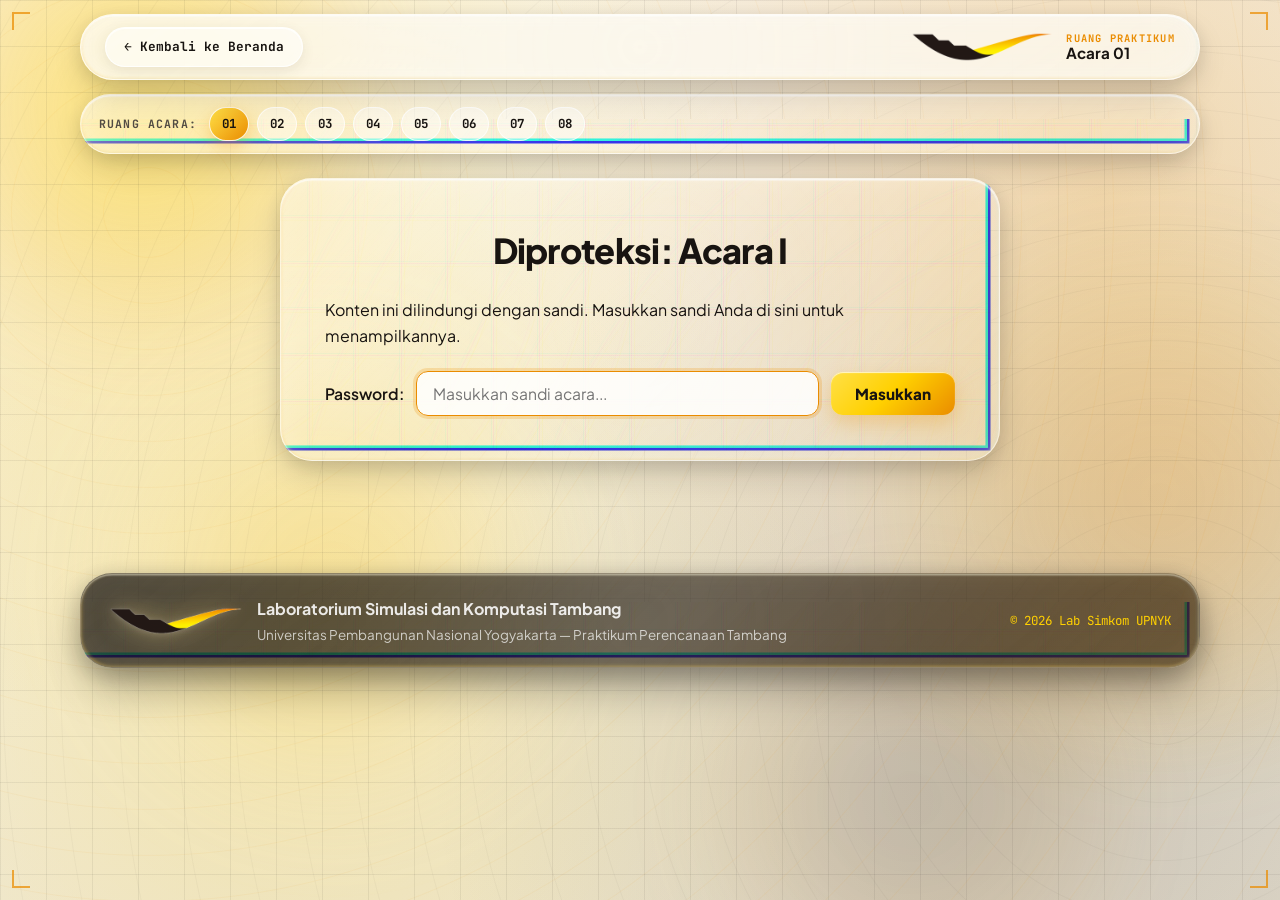
==== acara.html @ 1c3caa86 "Add files via upload" ====
<!DOCTYPE html>
<html lang="id">
<head>
  <meta charset="UTF-8" />
  <meta name="viewport" content="width=device-width, initial-scale=1.0" />
  <meta name="color-scheme" content="only light" />
  <title>Ruang Acara Praktikum — Lab Simulasi &amp; Komputasi Tambang UPN Yogyakarta</title>
  <link rel="icon" type="image/png" href="assets/favicon.png" />
  <link rel="apple-touch-icon" href="assets/favicon.png" />
  <meta
    name="description"
    content="Halaman ruang khusus acara Praktikum Perencanaan Tambang — Laboratorium Simulasi dan Komputasi Tambang, UPN Yogyakarta."
  />
  <link rel="preconnect" href="https://fonts.googleapis.com" />
  <link rel="preconnect" href="https://fonts.gstatic.com" crossorigin />
  <link
    href="https://fonts.googleapis.com/css2?family=JetBrains+Mono:wght@500;700&family=Plus+Jakarta+Sans:wght@400;500;600;700;800&display=swap"
    rel="stylesheet"
  />
  <link rel="stylesheet" href="style.css" />
</head>
<body class="page-acara-room">
  <!-- Filter Optik iOS Liquid Glass (identik dengan halaman utama) -->
  <svg class="lg-svg-defs" aria-hidden="true" width="0" height="0" focusable="false">
    <defs>
      <filter id="ios-liquid-glass" x="-10%" y="-10%" width="120%" height="120%" color-interpolation-filters="sRGB">
        <feImage
          id="lg-displacement-image"
          href=""
          x="0%"
          y="0%"
          width="100%"
          height="100%"
          preserveAspectRatio="none"
          result="dispMap"
        />
        <feDisplacementMap id="lg-disp-r" in="SourceGraphic" in2="dispMap" scale="28" xChannelSelector="R" yChannelSelector="G" result="dispR" />
        <feColorMatrix in="dispR" type="matrix" values="1 0 0 0 0  0 0 0 0 0  0 0 0 0 0  0 0 0 1 0" result="redCh" />
        <feDisplacementMap id="lg-disp-g" in="SourceGraphic" in2="dispMap" scale="24" xChannelSelector="R" yChannelSelector="G" result="dispG" />
        <feColorMatrix in="dispG" type="matrix" values="0 0 0 0 0  0 1 0 0 0  0 0 0 0 0  0 0 0 1 0" result="greenCh" />
        <feDisplacementMap id="lg-disp-b" in="SourceGraphic" in2="dispMap" scale="20" xChannelSelector="R" yChannelSelector="G" result="dispB" />
        <feColorMatrix in="dispB" type="matrix" values="0 0 0 0 0  0 0 0 0 0  0 0 1 0 0  0 0 0 1 0" result="blueCh" />
        <feBlend in="redCh" in2="greenCh" mode="screen" result="rg" />
        <feBlend in="rg" in2="blueCh" mode="screen" result="rgbRefracted" />
        <feColorMatrix id="lg-saturate" in="rgbRefracted" type="saturate" values="1.05" />
      </filter>
    </defs>
  </svg>

  <!-- Latar atmosfer cair -->
  <div class="ambient-backdrop" aria-hidden="true">
    <div class="ambient-orb orb-1"></div>
    <div class="ambient-orb orb-2"></div>
    <div class="ambient-orb orb-3"></div>
    <div class="ambient-orb orb-4"></div>
    <div class="ambient-topo"></div>
  </div>

  <!-- Tanda sudut teknis -->
  <div class="corner-mark tl" aria-hidden="true"></div>
  <div class="corner-mark tr" aria-hidden="true"></div>
  <div class="corner-mark bl" aria-hidden="true"></div>
  <div class="corner-mark br" aria-hidden="true"></div>

  <!-- =========================================================
       HEADER RUANG ACARA
       ========================================================= -->
  <header class="site-header">
    <div class="container">
      <div class="header-inner lg-panel lg-nav-shell">
        <a href="index.html?from=acara#acara-showcase" class="room-back-btn">
          &larr; Kembali ke Beranda
        </a>

        <a href="index.html?from=acara" class="brand room-brand-mini">
          <img src="assets/logo-swoosh.png" alt="Logo Lab" class="brand-logo" />
          <div class="brand-text">
            <span class="brand-label">RUANG PRAKTIKUM</span>
            <strong class="brand-name" id="room-header-title">Acara 01</strong>
          </div>
        </a>
      </div>
    </div>
  </header>

  <main id="room-main" class="room-main">
    <div class="container">
      <!-- Bar pintasan pindah ruang acara (01 - 08) -->
      <nav id="room-switcher" class="room-switcher lg-panel" aria-label="Pindah Ruang Acara"></nav>

      <!-- Gerbang Sandi Acara (tampil sebelum konten acara dibuka) -->
      <section id="room-gate" class="room-gate lg-panel" aria-labelledby="room-gate-title">
        <div class="room-gate-inner">
          <h1 id="room-gate-title" class="room-gate-title">Diproteksi: Acara I</h1>
          <p class="room-gate-desc">
            Konten ini dilindungi dengan sandi. Masukkan sandi Anda di sini untuk menampilkannya.
          </p>
          <form id="room-gate-form" class="room-gate-form" novalidate>
            <label for="room-password-input" class="room-gate-label">Password:</label>
            <input
              id="room-password-input"
              class="room-gate-input"
              type="password"
              placeholder="Masukkan sandi acara..."
              autocomplete="off"
              required
            />
            <button type="submit" class="room-gate-submit">Masukkan</button>
          </form>
          <p id="room-gate-error" class="room-gate-error" role="alert" hidden></p>
        </div>
      </section>

      <!-- Konten Ruang Acara (baru ditampilkan setelah sandi benar) -->
      <div id="room-protected-content" hidden>
        <!-- Hero Ruang Acara -->
        <section id="room-hero" class="room-hero lg-panel lg-dark reveal"></section>

        <!-- Berkas & Tautan Acara (Google Drive / Dataset / Tugas) -->
        <section class="room-section">
          <div class="section-header reveal">
            <div>
              <h2 class="section-title">PPT Materi, Data &amp; Jadwal Praktikum</h2>
            </div>
            <span class="section-badge lg-pill" id="room-code-badge">ACARA 01</span>
          </div>
          <div id="room-resources" class="room-resources-grid"></div>
        </section>

        <!-- Tujuan & Langkah Pengerjaan -->
        <section class="room-section">
          <div class="room-two-col">
            <div class="room-info-card lg-panel reveal">
              <h3>Tujuan Praktikum</h3>
              <ul id="room-tujuan" class="room-list"></ul>
            </div>

            <div class="room-info-card lg-panel reveal">
              <h3>Langkah Pengerjaan</h3>
              <ol id="room-langkah" class="room-steps"></ol>
            </div>
          </div>
        </section>

        <!-- Catatan Asisten -->
        <section class="room-section">
          <div class="room-note lg-panel reveal">
            <span class="room-note-badge">CATATAN ASISTEN</span>
            <p id="room-catatan"></p>
          </div>
        </section>

        <!-- Navigasi Antar Ruang Acara -->
        <nav id="room-footer-nav" class="room-footer-nav reveal" aria-label="Navigasi Acara Sebelumnya dan Berikutnya"></nav>
      </div>
    </div>
  </main>

  <footer class="site-footer">
    <div class="container">
      <div class="footer-inner lg-panel lg-dark">
        <div class="footer-brand">
          <img src="assets/logo-swoosh.png" alt="Logo Lab" class="footer-logo" />
          <div>
            <strong>Laboratorium Simulasi dan Komputasi Tambang</strong>
            <p>Universitas Pembangunan Nasional Yogyakarta &mdash; Praktikum Perencanaan Tambang</p>
          </div>
        </div>
        <span class="footer-note">&copy; <span id="year-now"></span> Lab Simkom UPNYK</span>
      </div>
    </div>
  </footer>

  <script src="data.js"></script>
  <script src="script.js"></script>
</body>
</html>
---- style.css ----
/* =========================================================================
   TEMA iOS LIQUID GLASS — LAB SIMULASI & KOMPUTASI TAMBANG UPN YOGYAKARTA
   Parameter optik disesuaikan persis dari playground liquid-glass.ybouane.com:
   Blur: 0 | Refraction: 0.88 | Chrom. Aberration: 0.055 | Edge Highlight: 0.53
   Specular: 0.16 | Fresnel: 2 | Distortion: 0.13 | Corner Radius: 32px
   Z-Radius: 30 | Opacity: 1 | Saturation: +0.05 | Shadow: 0.3 / 10px
   ========================================================================= */
:root {
  color-scheme: only light;
  --bg: #f4f1ea;
  --charcoal: #181411;
  --charcoal-soft: #2a231c;
  --text: #171310;
  --text-muted: #524b43;
  --gold: #f5b800;
  --gold-bright: #ffd000;
  --amber: #ea8c00;

  /* Variabel Parameter Liquid Glass */
  --lg-blur: 0px;
  --lg-radius: 32px;
  --lg-edge-highlight: 0.53;
  --lg-specular: 0.16;
  --lg-shadow-opacity: 0.3;
  --lg-shadow-spread: 10px;
  --lg-saturate: 1.05;

  --border: rgba(255, 255, 255, 0.55);
  --border-dark: rgba(26, 22, 19, 0.14);
  --font-sans: "Plus Jakarta Sans", -apple-system, BlinkMacSystemFont, "Segoe UI", sans-serif;
  --font-mono: "JetBrains Mono", Consolas, monospace;
}

*,
*::before,
*::after {
  box-sizing: border-box;
}

html {
  scroll-behavior: smooth;
}

body {
  margin: 0;
  font-family: var(--font-sans);
  color: var(--text);
  background-color: var(--bg);
  line-height: 1.6;
  overflow-x: hidden;
  position: relative;
}

.lg-svg-defs {
  position: fixed;
  width: 0;
  height: 0;
  pointer-events: none;
}

/* =========================================================================
   LATAR ATMOSFER & BLUEPRINT (Membuat pembiasan Liquid Glass terlihat nyata)
   ========================================================================= */
.ambient-backdrop {
  position: fixed;
  inset: 0;
  z-index: -2;
  overflow: hidden;
  pointer-events: none;
  background:
    radial-gradient(circle at 12% 14%, rgba(255, 214, 70, 0.34) 0%, transparent 44%),
    radial-gradient(circle at 86% 22%, rgba(234, 140, 0, 0.24) 0%, transparent 46%),
    radial-gradient(circle at 22% 76%, rgba(255, 208, 0, 0.22) 0%, transparent 48%),
    radial-gradient(circle at 82% 84%, rgba(44, 38, 33, 0.16) 0%, transparent 48%),
    linear-gradient(160deg, #faf7f0 0%, #f1ece0 52%, #e9e2d2 100%);
}

/* Grid teknik 46x46px di belakang kaca agar tepian lensa membelokkan garis grid */
.ambient-backdrop::after {
  content: "";
  position: absolute;
  inset: 0;
  background-image:
    linear-gradient(to right, rgba(26, 22, 19, 0.065) 1px, transparent 1px),
    linear-gradient(to bottom, rgba(26, 22, 19, 0.065) 1px, transparent 1px);
  background-size: 46px 46px;
}

.ambient-topo {
  position: absolute;
  inset: -10%;
  opacity: 0.42;
  background-image:
    repeating-radial-gradient(
      circle at 18% 28%,
      transparent 0,
      transparent 44px,
      rgba(234, 140, 0, 0.13) 45px,
      transparent 46px
    ),
    repeating-radial-gradient(
      circle at 84% 72%,
      transparent 0,
      transparent 56px,
      rgba(26, 22, 19, 0.08) 57px,
      transparent 58px
    );
}

.ambient-orb {
  position: absolute;
  border-radius: 999px;
  filter: blur(55px);
  opacity: 0.65;
  animation: orb-float 16s ease-in-out infinite alternate;
}

.orb-1 {
  width: 440px;
  height: 440px;
  top: -110px;
  left: -80px;
  background: radial-gradient(circle, rgba(255, 214, 0, 0.55), rgba(234, 140, 0, 0.14) 70%);
}

.orb-2 {
  width: 520px;
  height: 520px;
  top: 26%;
  right: -140px;
  background: radial-gradient(circle, rgba(234, 140, 0, 0.36), rgba(255, 208, 0, 0.08) 70%);
  animation-delay: -5s;
}

.orb-3 {
  width: 460px;
  height: 460px;
  bottom: 10%;
  left: 8%;
  background: radial-gradient(circle, rgba(255, 200, 30, 0.36), rgba(255, 255, 255, 0.15) 70%);
  animation-delay: -9s;
}

.orb-4 {
  width: 380px;
  height: 380px;
  bottom: -90px;
  right: 14%;
  background: radial-gradient(circle, rgba(35, 28, 22, 0.24), rgba(234, 140, 0, 0.16) 70%);
  animation-delay: -12s;
}

@keyframes orb-float {
  0% { transform: translate3d(0, 0, 0) scale(1); }
  100% { transform: translate3d(26px, -22px, 0) scale(1.06); }
}

/* =========================================================================
   KOMPONEN INTI iOS LIQUID GLASS (.lg-panel)
   Cahaya kursor terpencar halus pada permukaan & tepi kaca yang dilewati
   ========================================================================= */
.lg-panel {
  --mx: 50%;
  --my: 50%;
  --lg-light: 0;
  position: relative;
  border-radius: var(--lg-radius);
  background: linear-gradient(
    135deg,
    rgba(255, 255, 255, 0.42) 0%,
    rgba(255, 255, 255, 0.14) 48%,
    rgba(255, 248, 228, 0.26) 100%
  );
  /* Pembiasan optik nyata (SVG displacement + RGB chromatic aberration, Blur Amount: 0) */
  backdrop-filter: url(#ios-liquid-glass) saturate(var(--lg-saturate));
  -webkit-backdrop-filter: blur(var(--lg-blur)) saturate(var(--lg-saturate));
  border: 1px solid rgba(255, 255, 255, 0.56);
  /* Fresnel (2) + Edge Highlight (0.53) + Shadow (0.3 / spread 10px) */
  box-shadow:
    0 14px 34px -6px rgba(20, 16, 12, 0.20),
    0 4px 18px 2px rgba(20, 16, 12, 0.08),
    inset 0 1.5px 1.5px rgba(255, 255, 255, 0.85),
    inset 0 -1.5px 3px rgba(255, 222, 130, 0.26),
    inset 1.5px 0 3px rgba(255, 206, 118, 0.20),
    inset -1.5px 0 3px rgba(165, 222, 255, 0.20),
    inset 0 0 22px rgba(255, 255, 255, 0.22);
  isolation: isolate;
}

/* Lapisan 1: Sorotan cahaya natural & halus pada tepi (rim) kaca yang mengikuti kursor */
.lg-panel::before {
  content: "";
  position: absolute;
  inset: 0;
  border-radius: inherit;
  padding: 1.5px;
  pointer-events: none;
  z-index: 3;
  background: radial-gradient(
    360px circle at var(--mx) var(--my),
    rgba(255, 255, 255, 0.58) 0%,
    rgba(255, 248, 226, 0.30) 28%,
    rgba(255, 255, 255, 0.10) 58%,
    transparent 85%
  );
  -webkit-mask:
    linear-gradient(#fff 0 0) content-box,
    linear-gradient(#fff 0 0);
  -webkit-mask-composite: xor;
  mask:
    linear-gradient(#fff 0 0) content-box,
    linear-gradient(#fff 0 0);
  mask-composite: exclude;
  opacity: var(--lg-light);
  transition: opacity 0.35s ease;
}

/* Lapisan 2: Pencaran cahaya lembut dengan radius lebar di dalam permukaan kaca */
.lg-panel::after {
  content: "";
  position: absolute;
  inset: 0;
  border-radius: inherit;
  pointer-events: none;
  z-index: 1;
  background:
    radial-gradient(
      360px circle at var(--mx) var(--my),
      rgba(255, 255, 255, 0.20) 0%,
      rgba(255, 250, 236, 0.10) 35%,
      rgba(255, 246, 220, 0.04) 62%,
      transparent 84%
    ),
    linear-gradient(
      145deg,
      rgba(255, 255, 255, 0.18) 0%,
      transparent 36%,
      transparent 74%,
      rgba(255, 242, 200, 0.10) 100%
    );
  opacity: calc(0.28 + var(--lg-light) * 0.72);
  transition: opacity 0.35s ease;
}

.lg-panel > * {
  position: relative;
  z-index: 2;
}

/* Varian Liquid Glass Gelap (Hero, Splash, Study Case, Footer) */
.lg-panel.lg-dark {
  background: linear-gradient(
    135deg,
    rgba(24, 20, 17, 0.78) 0%,
    rgba(38, 30, 22, 0.66) 52%,
    rgba(62, 43, 18, 0.74) 100%
  );
  border: 1px solid rgba(255, 242, 206, 0.30);
  box-shadow:
    0 22px 46px -8px rgba(14, 11, 8, 0.38),
    0 6px 20px 4px rgba(14, 11, 8, 0.16),
    inset 0 1.5px 1.5px rgba(255, 248, 226, 0.44),
    inset 0 -2px 3px rgba(255, 204, 82, 0.22),
    inset 2px 0 3px rgba(255, 214, 96, 0.14),
    inset -2px 0 3px rgba(148, 214, 255, 0.16),
    inset 0 0 26px rgba(255, 232, 165, 0.08);
}

.lg-panel.lg-dark::before {
  background: radial-gradient(
    380px circle at var(--mx) var(--my),
    rgba(255, 255, 255, 0.55) 0%,
    rgba(255, 234, 170, 0.28) 30%,
    rgba(255, 255, 255, 0.08) 60%,
    transparent 86%
  );
}

.lg-panel.lg-dark::after {
  background:
    radial-gradient(
      380px circle at var(--mx) var(--my),
      rgba(255, 255, 255, 0.13) 0%,
      rgba(255, 236, 178, 0.06) 38%,
      rgba(255, 236, 178, 0.02) 66%,
      transparent 86%
    ),
    linear-gradient(
      145deg,
      rgba(255, 255, 255, 0.10) 0%,
      transparent 38%,
      transparent 74%,
      rgba(255, 214, 96, 0.08) 100%
    );
}

/* Pil kaca kecil (badge, tombol kaca) */
.lg-pill {
  backdrop-filter: url(#ios-liquid-glass) saturate(1.08);
  -webkit-backdrop-filter: blur(2px) saturate(1.1);
  box-shadow:
    0 6px 18px rgba(20, 16, 12, 0.14),
    inset 0 1px 1px rgba(255, 255, 255, 0.65),
    inset 0 -1px 1px rgba(255, 208, 0, 0.22);
}

.container {
  width: min(1120px, 92%);
  margin-inline: auto;
}

/* Tanda sudut (registration marks) */
.corner-mark {
  position: fixed;
  width: 18px;
  height: 18px;
  border-color: var(--amber);
  border-style: solid;
  pointer-events: none;
  z-index: 40;
  opacity: 0.72;
}
.corner-mark.tl { top: 12px; left: 12px; border-width: 2px 0 0 2px; }
.corner-mark.tr { top: 12px; right: 12px; border-width: 2px 2px 0 0; }
.corner-mark.bl { bottom: 12px; left: 12px; border-width: 0 0 2px 2px; }
.corner-mark.br { bottom: 12px; right: 12px; border-width: 0 2px 2px 0; }

/* =========================================================================
   SPLASH SCREEN
   ========================================================================= */
.splash-overlay {
  position: fixed;
  inset: 0;
  background: radial-gradient(circle at 50% 35%, rgba(44, 34, 22, 0.88), rgba(16, 13, 10, 0.94));
  backdrop-filter: blur(12px);
  -webkit-backdrop-filter: blur(12px);
  color: #ffffff;
  display: grid;
  place-items: center;
  z-index: 1000;
  padding: 24px;
  transition: opacity 0.45s ease, visibility 0.45s ease;
}

.splash-overlay.is-hidden {
  opacity: 0;
  visibility: hidden;
  pointer-events: none;
}

.splash-content {
  text-align: center;
  max-width: 560px;
  padding: clamp(30px, 5vw, 48px);
}

.splash-logo {
  width: min(260px, 68vw);
  height: auto;
  margin-bottom: 20px;
  filter:
    drop-shadow(0 0 18px rgba(255, 224, 120, 0.36))
    drop-shadow(0 1px 5px rgba(255, 255, 255, 0.24));
}

.splash-kicker {
  font-family: var(--font-mono);
  font-size: 0.75rem;
  letter-spacing: 0.14em;
  color: var(--gold-bright);
  margin: 0 0 8px;
}

.splash-title {
  font-size: clamp(1.4rem, 4vw, 2.1rem);
  font-weight: 800;
  margin: 0 0 6px;
  letter-spacing: -0.02em;
}

.splash-subtitle {
  color: rgba(255, 255, 255, 0.78);
  margin: 0 0 24px;
  font-size: 0.95rem;
}

.splash-skip {
  background: rgba(255, 208, 0, 0.14);
  color: var(--gold-bright);
  border: 1px solid rgba(255, 208, 0, 0.5);
  padding: 9px 22px;
  border-radius: 999px;
  font-family: var(--font-mono);
  font-size: 0.8rem;
  cursor: pointer;
  transition: background 0.25s ease, color 0.25s ease, transform 0.25s ease;
}

.splash-skip:hover {
  background: var(--gold-bright);
  color: var(--charcoal);
  transform: scale(1.04);
}

/* Mode transisi cepat saat kembali dari halaman acara ke beranda (hanya logo lab 0,2 detik) */
.splash-overlay.is-quick-return {
  transition: opacity 0.16s ease, visibility 0.16s ease;
}

.splash-overlay.is-quick-return .splash-content {
  background: transparent;
  border: none;
  box-shadow: none;
  backdrop-filter: none;
  -webkit-backdrop-filter: none;
  padding: 0;
}

.splash-overlay.is-quick-return .splash-content::before,
.splash-overlay.is-quick-return .splash-content::after,
.splash-overlay.is-quick-return .splash-kicker,
.splash-overlay.is-quick-return .splash-title,
.splash-overlay.is-quick-return .splash-subtitle,
.splash-overlay.is-quick-return .splash-skip {
  display: none;
}

.splash-overlay.is-quick-return .splash-logo {
  margin-bottom: 0;
}

/* =========================================================================
   HEADER (FLOATING iOS LIQUID GLASS BAR)
   ========================================================================= */
.site-header {
  position: sticky;
  top: 14px;
  z-index: 60;
  padding: 0;
  pointer-events: none;
}

.header-inner {
  pointer-events: auto;
  display: flex;
  align-items: center;
  justify-content: space-between;
  gap: 16px;
  padding: 12px 24px;
  border-radius: 999px;
  background: rgba(252, 249, 242, 0.80);
  backdrop-filter: blur(18px) saturate(1.25);
  -webkit-backdrop-filter: blur(18px) saturate(1.25);
}

.brand {
  display: flex;
  align-items: center;
  gap: 12px;
  text-decoration: none;
  color: inherit;
}

.brand-logo {
  height: 30px;
  width: auto;
  object-fit: contain;
}

.brand-text {
  display: flex;
  flex-direction: column;
  line-height: 1.2;
}

.brand-label {
  font-family: var(--font-mono);
  font-size: 0.65rem;
  letter-spacing: 0.12em;
  color: var(--amber);
  font-weight: 700;
}

.brand-name {
  font-size: 0.95rem;
  font-weight: 700;
  color: var(--charcoal);
}

.header-nav {
  display: flex;
  gap: 8px;
}

.header-nav a {
  --mx: 50%;
  --my: 50%;
  --lg-light: 0;
  position: relative;
  text-decoration: none;
  color: var(--text);
  font-size: 0.86rem;
  font-weight: 600;
  padding: 8px 16px;
  border-radius: 999px;
  overflow: hidden;
  border: 1px solid transparent;
  transition: background 0.25s ease, color 0.25s ease, border-color 0.25s ease, box-shadow 0.25s ease, transform 0.25s ease;
}

.header-nav a::before {
  content: "";
  position: absolute;
  inset: 0;
  border-radius: inherit;
  pointer-events: none;
  background: radial-gradient(
    150px circle at var(--mx) var(--my),
    rgba(255, 255, 255, 0.38) 0%,
    rgba(255, 255, 255, 0.14) 48%,
    transparent 84%
  );
  opacity: 0;
  transition: opacity 0.28s ease;
}

.header-nav a:hover {
  background: linear-gradient(135deg, rgba(255, 255, 255, 0.62), rgba(255, 255, 255, 0.26));
  border-color: rgba(255, 255, 255, 0.88);
  color: var(--charcoal);
  box-shadow:
    inset 0 1.5px 1.5px rgba(255, 255, 255, 0.96),
    inset 0 -1px 2px rgba(255, 214, 96, 0.28),
    0 6px 18px rgba(20, 16, 12, 0.10);
}

.header-nav a:hover::before {
  opacity: 1;
}

/* =========================================================================
   HERO BANNER & MARQUEE
   ========================================================================= */
.hero-section {
  padding-top: 34px;
}

.hero-banner {
  color: #ffffff;
  padding: clamp(28px, 5vw, 52px);
  display: grid;
  grid-template-columns: 1.25fr 0.75fr;
  align-items: center;
  gap: 28px;
  overflow: hidden;
}

.hero-pill {
  display: inline-block;
  font-family: var(--font-mono);
  font-size: 0.72rem;
  letter-spacing: 0.1em;
  padding: 6px 14px;
  border-radius: 999px;
  background: rgba(255, 208, 0, 0.16);
  color: var(--gold-bright);
  border: 1px solid rgba(255, 208, 0, 0.42);
  box-shadow: inset 0 1px 1px rgba(255, 255, 255, 0.32);
  margin-bottom: 14px;
}

.hero-banner-title {
  margin: 0 0 14px;
  font-size: clamp(1.7rem, 4vw, 2.7rem);
  font-weight: 800;
  line-height: 1.15;
  letter-spacing: -0.02em;
}

.hero-banner-title span {
  background: linear-gradient(90deg, var(--gold-bright), #ffaa1d);
  -webkit-background-clip: text;
  background-clip: text;
  color: transparent;
}

.hero-banner-desc {
  margin: 0 0 24px;
  color: rgba(255, 255, 255, 0.84);
  max-width: 540px;
  font-size: 0.98rem;
}

.hero-actions {
  display: flex;
  flex-wrap: wrap;
  gap: 12px;
}

.btn-primary,
.btn-secondary {
  display: inline-flex;
  align-items: center;
  justify-content: center;
  padding: 12px 22px;
  border-radius: 999px;
  font-weight: 700;
  font-size: 0.9rem;
  text-decoration: none;
  transition: transform 0.25s cubic-bezier(0.22, 1, 0.36, 1), box-shadow 0.25s ease, background 0.25s ease;
}

.btn-primary {
  background: linear-gradient(135deg, #ffe047 0%, var(--gold-bright) 48%, var(--amber) 100%);
  color: var(--charcoal);
  box-shadow:
    0 10px 24px rgba(234, 140, 0, 0.35),
    inset 0 1.5px 1px rgba(255, 255, 255, 0.72);
}

.btn-primary:hover {
  transform: translateY(-2px) scale(1.02);
  box-shadow:
    0 16px 32px rgba(234, 140, 0, 0.44),
    inset 0 1.5px 1px rgba(255, 255, 255, 0.85);
}

.btn-secondary {
  background: rgba(255, 255, 255, 0.14);
  color: #ffffff;
  border: 1px solid rgba(255, 255, 255, 0.32);
}

.btn-secondary:hover {
  background: rgba(255, 255, 255, 0.24);
  transform: translateY(-2px) scale(1.02);
}

.hero-swoosh-card {
  border-radius: 26px;
  padding: 34px 24px;
  display: grid;
  place-items: center;
  background: linear-gradient(135deg, rgba(255, 255, 255, 0.10), rgba(255, 232, 165, 0.05));
  border: 1px solid rgba(255, 232, 165, 0.24);
}

.hero-swoosh-img {
  width: 100%;
  max-width: 260px;
  height: auto;
  filter:
    drop-shadow(0 0 18px rgba(255, 224, 120, 0.34))
    drop-shadow(0 1px 4px rgba(255, 255, 255, 0.22));
}

.marquee-bar {
  margin-top: 26px;
  background: rgba(24, 20, 17, 0.78);
  backdrop-filter: url(#ios-liquid-glass) saturate(1.08);
  -webkit-backdrop-filter: blur(4px) saturate(1.1);
  color: var(--gold-bright);
  padding: 11px 0;
  overflow: hidden;
  border-top: 1px solid rgba(255, 214, 96, 0.42);
  border-bottom: 1px solid rgba(255, 214, 96, 0.42);
  box-shadow: inset 0 1px 1px rgba(255, 255, 255, 0.18);
}

.marquee-track {
  display: flex;
  gap: 0;
  width: max-content;
  font-family: var(--font-mono);
  font-size: 0.78rem;
  letter-spacing: 0.12em;
  font-weight: 700;
  will-change: transform;
  animation: marquee 44s linear infinite;
}

.marquee-group {
  display: flex;
  flex-shrink: 0;
  align-items: center;
  gap: 24px;
  padding-right: 24px;
  white-space: nowrap;
}

.marquee-track .dot {
  color: #ffffff;
}

@keyframes marquee {
  from { transform: translate3d(0, 0, 0); }
  to { transform: translate3d(-50%, 0, 0); }
}

.intro-block {
  padding: 52px 0 24px;
  text-align: center;
  max-width: 720px;
}

.eyebrow {
  font-family: var(--font-mono);
  font-size: 0.75rem;
  letter-spacing: 0.14em;
  color: var(--amber);
  font-weight: 700;
}

.typed-heading {
  font-size: clamp(1.8rem, 4vw, 2.5rem);
  font-weight: 800;
  margin: 10px 0 12px;
  color: var(--charcoal);
  min-height: 1.3em;
}

.cursor {
  color: var(--amber);
  animation: blink 0.9s infinite;
}

@keyframes blink {
  0%, 50% { opacity: 1; }
  51%, 100% { opacity: 0; }
}

.intro-copy {
  color: var(--text-muted);
  margin: 0;
}

/* =========================================================================
   SECTIONS & DOKUMEN UMUM (2 KARTU LIQUID GLASS + EFEK MELAYANG)
   ========================================================================= */
.section {
  padding: 56px 0;
}

.section-alt {
  background: linear-gradient(
    180deg,
    rgba(255, 255, 255, 0.18) 0%,
    rgba(255, 246, 224, 0.24) 50%,
    rgba(255, 255, 255, 0.14) 100%
  );
  border-top: 1px solid rgba(255, 255, 255, 0.52);
  border-bottom: 1px solid rgba(255, 255, 255, 0.52);
}

.section-header {
  display: flex;
  align-items: flex-start;
  justify-content: space-between;
  gap: 16px;
  margin-bottom: 28px;
}

.section-kicker {
  font-family: var(--font-mono);
  font-size: 0.74rem;
  letter-spacing: 0.12em;
  color: var(--amber);
  font-weight: 700;
  display: block;
  margin-bottom: 4px;
}

.section-title {
  margin: 0;
  font-size: clamp(1.45rem, 3vw, 2rem);
  font-weight: 800;
  color: var(--charcoal);
}

.section-subtitle {
  margin: 6px 0 0;
  color: var(--text-muted);
  max-width: 620px;
  font-size: 0.94rem;
}

.section-badge {
  font-family: var(--font-mono);
  font-size: 0.75rem;
  font-weight: 700;
  padding: 7px 15px;
  border-radius: 999px;
  background: rgba(24, 20, 17, 0.8);
  color: var(--gold-bright);
  border: 1px solid rgba(255, 214, 96, 0.38);
  flex-shrink: 0;
}

.badge-accent {
  background: linear-gradient(135deg, var(--gold-bright), var(--amber));
  color: var(--charcoal);
  border: 1px solid rgba(255, 255, 255, 0.6);
}

.doc-grid {
  display: grid;
  grid-template-columns: repeat(2, 1fr);
  gap: 24px;
}

.doc-card {
  padding: 30px;
  text-decoration: none;
  color: inherit;
  display: flex;
  flex-direction: column;
  will-change: transform, box-shadow;
  transition:
    transform 0.36s cubic-bezier(0.22, 1, 0.36, 1),
    box-shadow 0.36s cubic-bezier(0.22, 1, 0.36, 1),
    border-color 0.36s ease,
    opacity 0.55s ease;
}

.doc-card:hover {
  transform: translateY(-7px) scale(1.028);
  border-color: rgba(255, 255, 255, 0.92);
  box-shadow:
    0 26px 52px -10px rgba(20, 16, 12, 0.28),
    0 12px 26px 4px rgba(20, 16, 12, 0.10),
    inset 0 2px 2px rgba(255, 255, 255, 0.95),
    inset 0 -2px 4px rgba(255, 208, 0, 0.36),
    inset 2px 0 3px rgba(255, 198, 92, 0.28),
    inset -2px 0 3px rgba(145, 215, 255, 0.28),
    inset 0 0 28px rgba(255, 255, 255, 0.34);
}

.doc-num {
  font-family: var(--font-mono);
  font-size: 0.82rem;
  font-weight: 700;
  color: var(--amber);
  margin-bottom: 10px;
}

.doc-card h3 {
  margin: 0 0 8px;
  font-size: 1.2rem;
  color: var(--charcoal);
}

.doc-card p {
  margin: 0 0 20px;
  color: var(--text-muted);
  font-size: 0.94rem;
  flex: 1;
}

.doc-link-label {
  display: inline-block;
  font-family: var(--font-mono);
  font-size: 0.78rem;
  font-weight: 700;
  color: var(--charcoal);
  transition: transform 0.3s cubic-bezier(0.22, 1, 0.36, 1), color 0.3s ease;
}

.doc-card:hover .doc-link-label {
  transform: translateX(4px);
  color: var(--amber);
}

/* =========================================================================
   ACARA SHOWCASE (LIQUID GLASS + KILAU PINGGIR + BLUR TIPIS SAAT HOVER)
   ========================================================================= */
.acara-list {
  display: flex;
  flex-direction: column;
  gap: 24px;
}

.acara-item {
  --mx: 50%;
  --my: 50%;
  --lg-light: 0;
  position: relative;
  display: grid;
  grid-template-columns: 0.9fr 1.1fr;
  gap: 26px;
  align-items: center;
  border-radius: var(--lg-radius);
  padding: 22px;
  isolation: isolate;
}

/* Permukaan Liquid Glass kotak luar acara (terpisah agar dapat diberi blur tipis tanpa memblur kotak ACARA XX) */
.acara-item::before {
  content: "";
  position: absolute;
  inset: 0;
  z-index: 0;
  border-radius: var(--lg-radius);
  background: linear-gradient(
    135deg,
    rgba(255, 255, 255, 0.42) 0%,
    rgba(255, 255, 255, 0.14) 48%,
    rgba(255, 248, 228, 0.26) 100%
  );
  backdrop-filter: url(#ios-liquid-glass) saturate(var(--lg-saturate));
  -webkit-backdrop-filter: blur(var(--lg-blur)) saturate(var(--lg-saturate));
  border: 1px solid rgba(255, 255, 255, 0.58);
  box-shadow:
    0 14px 34px -6px rgba(20, 16, 12, 0.18),
    0 4px 18px 2px rgba(20, 16, 12, 0.08),
    inset 0 1.5px 1.5px rgba(255, 255, 255, 0.85),
    inset 0 -1.5px 3px rgba(255, 222, 130, 0.26),
    inset 1.5px 0 3px rgba(255, 206, 118, 0.20),
    inset -1.5px 0 3px rgba(165, 222, 255, 0.20),
    inset 0 0 22px rgba(255, 255, 255, 0.22);
  transition: filter 0.35s ease, background 0.35s ease, border-color 0.35s ease, box-shadow 0.35s ease;
}

/* Pencaran cahaya halus & lebar yang mengikuti kursor pada kartu acara */
.acara-item::after {
  content: "";
  position: absolute;
  inset: 0;
  z-index: 1;
  border-radius: var(--lg-radius);
  pointer-events: none;
  background: radial-gradient(
    360px circle at var(--mx) var(--my),
    rgba(255, 255, 255, 0.18) 0%,
    rgba(255, 250, 236, 0.09) 38%,
    rgba(255, 246, 220, 0.03) 64%,
    transparent 85%
  );
  opacity: var(--lg-light);
  transition: opacity 0.35s ease;
}

.acara-item:hover::before {
  border-color: rgba(255, 255, 255, 0.88);
  box-shadow:
    0 18px 40px -8px rgba(20, 16, 12, 0.24),
    inset 0 2px 2px rgba(255, 255, 255, 0.94),
    inset 0 -2px 3px rgba(255, 208, 0, 0.34),
    inset 0 0 26px rgba(255, 255, 255, 0.28);
}

/* Efek blur tipis pada kotak kaca luar & teks samping saat kursor masuk ke kotak visual ACARA */
.acara-item:has(.acara-visual:hover) {
  z-index: 5;
}

.acara-item:has(.acara-visual:hover)::before {
  background: rgba(255, 255, 255, 0.42);
  filter: blur(2.2px);
  border-color: rgba(255, 208, 0, 0.48);
  box-shadow: 0 16px 38px rgba(26, 22, 19, 0.14);
}

.acara-item.is-reversed .acara-visual {
  order: 2;
}

.acara-visual {
  display: block;
  text-decoration: none;
  border-radius: 22px;
  overflow: hidden;
  background: rgba(34, 28, 22, 0.88);
  aspect-ratio: 16 / 10;
  position: relative;
  z-index: 2;
  isolation: isolate;
  border: 1px solid rgba(255, 255, 255, 0.16);
  box-shadow:
    0 10px 24px rgba(18, 14, 10, 0.24),
    inset 0 1px 1px rgba(255, 255, 255, 0.32);
  transition: transform 0.35s cubic-bezier(0.22, 1, 0.36, 1), box-shadow 0.35s ease;
  will-change: transform;
}

/* Garis diagonal bercahaya yang menyapu dari kiri kotak ACARA saat hover */
.acara-visual::after {
  content: "";
  position: absolute;
  top: -10%;
  left: -75%;
  width: 55%;
  height: 120%;
  z-index: 3;
  pointer-events: none;
  background: linear-gradient(
    90deg,
    transparent 0%,
    rgba(255, 255, 255, 0.08) 30%,
    rgba(255, 255, 255, 0.32) 50%,
    rgba(255, 255, 255, 0.08) 70%,
    transparent 100%
  );
  transform: translateX(0) skewX(-22deg);
  opacity: 0;
}

.acara-visual:hover {
  transform: scale(1.045);
  box-shadow:
    0 18px 38px rgba(26, 22, 19, 0.30),
    inset 0 1px 1px rgba(255, 255, 255, 0.36);
}

.acara-visual:hover::after {
  animation: acara-diagonal-sheen 1.55s cubic-bezier(0.35, 0, 0.25, 1) forwards;
}

@keyframes acara-diagonal-sheen {
  0% {
    transform: translateX(0) skewX(-22deg);
    opacity: 0;
  }
  15% {
    opacity: 1;
  }
  85% {
    opacity: 1;
  }
  100% {
    transform: translateX(340%) skewX(-22deg);
    opacity: 0;
  }
}

.acara-visual img {
  position: relative;
  z-index: 1;
  width: 100%;
  height: 100%;
  border-radius: 21px;
  object-fit: cover;
  display: block;
}

.acara-placeholder-graphic {
  position: relative;
  z-index: 1;
  width: 100%;
  height: 100%;
  border-radius: 19px;
  background: linear-gradient(135deg, rgba(26, 21, 17, 0.94) 0%, rgba(49, 39, 29, 0.92) 100%);
  display: grid;
  place-items: center;
  text-align: center;
  padding: 16px;
  color: #ffffff;
  box-shadow: inset 0 1.5px 1px rgba(255, 244, 210, 0.28);
}

.acara-placeholder-graphic span {
  font-family: var(--font-mono);
  font-size: 2rem;
  font-weight: 700;
  color: var(--gold-bright);
  display: block;
}

.acara-placeholder-graphic small {
  color: rgba(255, 255, 255, 0.74);
  font-size: 0.78rem;
}

.acara-body {
  position: relative;
  z-index: 1;
  transition: filter 0.35s ease, opacity 0.35s ease;
}

.acara-item:has(.acara-visual:hover) .acara-body {
  filter: blur(1.8px);
  opacity: 0.72;
}

.acara-body-kicker {
  font-family: var(--font-mono);
  font-size: 0.76rem;
  color: var(--amber);
  font-weight: 700;
}

.acara-body h3 {
  margin: 6px 0 10px;
  font-size: 1.25rem;
  color: var(--charcoal);
}

.acara-body p {
  margin: 0 0 16px;
  color: var(--text-muted);
  font-size: 0.94rem;
}

.acara-drive-btn {
  display: inline-flex;
  align-items: center;
  gap: 8px;
  font-family: var(--font-mono);
  font-size: 0.8rem;
  font-weight: 700;
  text-decoration: none;
  color: var(--charcoal);
  background: rgba(255, 255, 255, 0.54);
  border: 1px solid rgba(255, 255, 255, 0.78);
  padding: 9px 16px;
  border-radius: 999px;
  box-shadow:
    0 4px 14px rgba(20, 16, 12, 0.08),
    inset 0 1px 1px rgba(255, 255, 255, 0.9);
  transition: background 0.22s ease, border-color 0.22s ease, transform 0.22s ease;
}

.acara-drive-btn:hover {
  background: linear-gradient(135deg, #ffe047, var(--gold-bright));
  border-color: rgba(255, 255, 255, 0.92);
  transform: translateY(-1px);
}

/* =========================================================================
   HIGHLIGHT CARDS (STUDY CASE & BUKU PANDUAN)
   ========================================================================= */
.highlight-stack {
  display: grid;
  grid-template-columns: 1fr 1fr;
  gap: 22px;
}

.highlight-card {
  display: flex;
  align-items: center;
  gap: 18px;
  padding: 28px;
  text-decoration: none;
  color: inherit;
  will-change: transform, box-shadow;
  transition:
    transform 0.36s cubic-bezier(0.22, 1, 0.36, 1),
    box-shadow 0.36s cubic-bezier(0.22, 1, 0.36, 1),
    border-color 0.36s ease,
    opacity 0.55s ease;
}

.highlight-card:hover {
  transform: translateY(-7px) scale(1.028);
  box-shadow:
    0 26px 52px -10px rgba(20, 16, 12, 0.30),
    0 12px 26px 4px rgba(20, 16, 12, 0.14),
    inset 0 2px 2px rgba(255, 255, 255, 0.65);
}

.highlight-study {
  color: #ffffff;
}

.highlight-guide {
  background: linear-gradient(
    135deg,
    rgba(255, 247, 218, 0.62) 0%,
    rgba(255, 234, 170, 0.32) 55%,
    rgba(255, 255, 255, 0.44) 100%
  );
  border-color: rgba(255, 224, 130, 0.72);
}

.highlight-badge {
  width: 54px;
  height: 54px;
  border-radius: 18px;
  display: grid;
  place-items: center;
  font-family: var(--font-mono);
  font-weight: 700;
  font-size: 1rem;
  flex-shrink: 0;
  box-shadow: inset 0 1px 1px rgba(255, 255, 255, 0.55);
}

.highlight-study .highlight-badge {
  background: linear-gradient(135deg, #ffe24d, var(--amber));
  color: var(--charcoal);
}

.highlight-guide .highlight-badge {
  background: rgba(24, 20, 17, 0.86);
  color: var(--gold-bright);
}

.highlight-kicker {
  font-family: var(--font-mono);
  font-size: 0.7rem;
  letter-spacing: 0.1em;
  display: block;
  margin-bottom: 4px;
  color: var(--amber);
  font-weight: 700;
}

.highlight-body h3 {
  margin: 0 0 6px;
  font-size: 1.12rem;
}

.highlight-body p {
  margin: 0;
  font-size: 0.88rem;
  opacity: 0.86;
}

.highlight-cta {
  margin-left: auto;
  font-family: var(--font-mono);
  font-size: 0.78rem;
  font-weight: 700;
  white-space: nowrap;
}

/* =========================================================================
   TIM ASISTEN (CAROUSEL GESER HORIZONTAL + HOVER ANGKAT, BORDER EMAS, ZOOM FOTO)
   ========================================================================= */
.asisten-header-controls {
  display: flex;
  align-items: center;
  gap: 8px;
  flex-shrink: 0;
}

.asisten-arrow {
  width: 38px;
  height: 38px;
  border-radius: 999px;
  border: 1px solid rgba(255, 255, 255, 0.78);
  background: rgba(255, 255, 255, 0.56);
  color: var(--charcoal);
  font-size: 1.35rem;
  line-height: 1;
  display: grid;
  place-items: center;
  cursor: pointer;
  transition: transform 0.2s ease, background 0.2s ease, border-color 0.2s ease;
}

.asisten-arrow:hover {
  transform: translateY(-2px);
  background: linear-gradient(135deg, #ffe047, var(--gold-bright));
  border-color: rgba(234, 140, 0, 0.55);
}

.asisten-grid {
  display: flex;
  flex-wrap: nowrap;
  gap: 22px;
  overflow-x: auto;
  overflow-y: visible;
  padding: 14px 4px 22px;
  scroll-snap-type: x proximity;
  -webkit-overflow-scrolling: touch;
  cursor: grab;
  user-select: none;
  scrollbar-width: thin;
  scrollbar-color: rgba(234, 140, 0, 0.55) rgba(26, 22, 19, 0.08);
}

.asisten-grid.is-dragging {
  cursor: grabbing;
  scroll-snap-type: none;
}

.asisten-grid::-webkit-scrollbar {
  height: 7px;
}

.asisten-grid::-webkit-scrollbar-track {
  background: rgba(26, 22, 19, 0.08);
  border-radius: 999px;
}

.asisten-grid::-webkit-scrollbar-thumb {
  background: linear-gradient(90deg, var(--gold-bright), var(--amber));
  border-radius: 999px;
}

.asisten-card {
  flex: 0 0 260px;
  scroll-snap-align: start;
  overflow: hidden;
  cursor: pointer;
  text-align: left;
  padding: 10px;
  font-family: inherit;
  will-change: transform, box-shadow;
  transition:
    transform 0.36s cubic-bezier(0.22, 1, 0.36, 1),
    box-shadow 0.36s cubic-bezier(0.22, 1, 0.36, 1),
    border-color 0.3s ease,
    opacity 0.55s ease;
}

/* Efek hover persis seperti video: kartu terangkat halus, pinggiran emas menyala, foto zoom halus */
.asisten-card:hover {
  transform: translateY(-8px);
  border-color: var(--amber);
  box-shadow:
    0 0 0 1.5px rgba(234, 140, 0, 0.65),
    0 22px 42px -10px rgba(20, 16, 12, 0.24),
    0 10px 22px -6px rgba(234, 140, 0, 0.16),
    inset 0 2px 2px rgba(255, 255, 255, 0.92);
}

.asisten-photo-wrap {
  aspect-ratio: 4 / 5;
  border-radius: 22px;
  background: linear-gradient(135deg, rgba(26, 22, 19, 0.92), rgba(56, 46, 36, 0.88));
  display: grid;
  place-items: center;
  position: relative;
  overflow: hidden;
  box-shadow: inset 0 1px 1px rgba(255, 255, 255, 0.32);
}

.asisten-photo-wrap img,
.asisten-initials {
  transition: transform 0.45s cubic-bezier(0.22, 1, 0.36, 1);
  will-change: transform;
}

.asisten-photo-wrap img {
  width: 100%;
  height: 100%;
  object-fit: cover;
  display: block;
}

.asisten-card:hover .asisten-photo-wrap img,
.asisten-card:hover .asisten-initials {
  transform: scale(1.08);
}

.asisten-initials {
  font-family: var(--font-mono);
  font-size: 2.2rem;
  font-weight: 700;
  color: var(--gold-bright);
}

.asisten-info {
  padding: 16px 10px 10px;
}

.asisten-info span {
  display: block;
  font-family: var(--font-mono);
  font-size: 0.7rem;
  letter-spacing: 0.08em;
  text-transform: uppercase;
  color: var(--text-muted);
  margin-bottom: 5px;
}

.asisten-info strong {
  display: block;
  font-size: 1.02rem;
  font-weight: 800;
  text-transform: uppercase;
  letter-spacing: 0.01em;
  color: var(--charcoal);
  line-height: 1.3;
}

/* Menu overlay kaca saat kartu asisten diklik */
.asisten-menu {
  position: absolute;
  inset: 0;
  z-index: 4;
  border-radius: inherit;
  background: rgba(22, 18, 15, 0.84);
  backdrop-filter: blur(8px) saturate(1.1);
  -webkit-backdrop-filter: blur(8px) saturate(1.1);
  display: flex;
  flex-direction: column;
  justify-content: center;
  align-items: center;
  gap: 10px;
  padding: 18px;
  opacity: 0;
  visibility: hidden;
  transition: opacity 0.24s ease, visibility 0.24s ease;
}

.asisten-card.is-open .asisten-menu {
  opacity: 1;
  visibility: visible;
}

.asisten-menu-title {
  color: var(--gold-bright);
  font-family: var(--font-mono);
  font-size: 0.74rem;
  margin-bottom: 4px;
}

.asisten-contact-link {
  width: 100%;
  text-align: center;
  padding: 9px 12px;
  border-radius: 999px;
  text-decoration: none;
  font-size: 0.84rem;
  font-weight: 700;
  transition: transform 0.18s ease;
}

.asisten-contact-link:hover {
  transform: scale(1.04);
}

.link-wa {
  background: #25d366;
  color: #0b2e16;
}

.link-ig {
  background: linear-gradient(135deg, var(--gold-bright), var(--amber));
  color: var(--charcoal);
}

/* =========================================================================
   FOOTER & REVEAL ANIMATION
   ========================================================================= */
.site-footer {
  padding: 28px 0 36px;
  color: rgba(255, 255, 255, 0.88);
}

.footer-inner {
  display: flex;
  align-items: center;
  justify-content: space-between;
  gap: 16px;
  flex-wrap: wrap;
  padding: 22px 28px;
}

.footer-brand {
  display: flex;
  align-items: center;
  gap: 14px;
}

.footer-logo {
  height: 28px;
  width: auto;
  background: transparent;
  padding: 0;
  border-radius: 0;
  filter:
    drop-shadow(0 0 12px rgba(255, 224, 120, 0.34))
    drop-shadow(0 1px 3px rgba(255, 255, 255, 0.22));
}

.footer-brand p {
  margin: 2px 0 0;
  font-size: 0.84rem;
  color: rgba(255, 255, 255, 0.70);
}

.footer-note {
  font-family: var(--font-mono);
  font-size: 0.78rem;
  color: var(--gold-bright);
}

:where(.reveal) {
  transition: opacity 0.55s ease, transform 0.55s ease;
}

.reveal:not(.is-visible) {
  opacity: 0;
  transform: translateY(18px);
}

/* =========================================================================
   HALAMAN RUANG ACARA / BREAKOUT ROOM (acara.html)
   ========================================================================= */
.room-main {
  padding: 28px 0 36px;
}

.room-back-btn {
  --mx: 50%;
  --my: 50%;
  position: relative;
  display: inline-flex;
  align-items: center;
  gap: 8px;
  text-decoration: none;
  color: var(--charcoal);
  font-family: var(--font-mono);
  font-size: 0.8rem;
  font-weight: 700;
  padding: 9px 18px;
  border-radius: 999px;
  background: rgba(255, 255, 255, 0.52);
  border: 1px solid rgba(255, 255, 255, 0.82);
  box-shadow:
    0 4px 14px rgba(20, 16, 12, 0.08),
    inset 0 1px 1px rgba(255, 255, 255, 0.92);
  transition: transform 0.24s ease, background 0.24s ease, box-shadow 0.24s ease;
}

.room-back-btn:hover {
  transform: translateX(-3px);
  background: linear-gradient(135deg, #ffe24d, var(--gold-bright));
  box-shadow: 0 8px 20px rgba(234, 140, 0, 0.24);
}

.room-switcher {
  display: flex;
  align-items: center;
  flex-wrap: wrap;
  gap: 8px;
  padding: 12px 18px;
  margin-bottom: 24px;
  border-radius: 999px;
}

.room-switcher-label {
  font-family: var(--font-mono);
  font-size: 0.72rem;
  font-weight: 700;
  letter-spacing: 0.1em;
  color: var(--text-muted);
  margin-right: 4px;
}

.room-switch-pill {
  display: inline-flex;
  align-items: center;
  justify-content: center;
  min-width: 38px;
  height: 34px;
  padding: 0 12px;
  border-radius: 999px;
  text-decoration: none;
  font-family: var(--font-mono);
  font-size: 0.78rem;
  font-weight: 700;
  color: var(--charcoal);
  background: rgba(255, 255, 255, 0.44);
  border: 1px solid rgba(255, 255, 255, 0.72);
  transition: transform 0.2s ease, background 0.2s ease, color 0.2s ease;
}

.room-switch-pill:hover {
  transform: translateY(-2px);
  background: rgba(255, 255, 255, 0.82);
}

.room-switch-pill.is-active {
  background: linear-gradient(135deg, #ffe047, var(--amber));
  color: var(--charcoal);
  border-color: rgba(255, 255, 255, 0.85);
  box-shadow: 0 6px 16px rgba(234, 140, 0, 0.30);
}

/* Gerbang Password Ruang Acara (Diproteksi: Acara I - VIII) */
.room-gate {
  max-width: 720px;
  margin: 24px auto 48px;
  padding: clamp(28px, 5vw, 44px);
}

.room-gate-title {
  margin: 0 0 18px;
  text-align: center;
  font-size: clamp(1.55rem, 3.4vw, 2.15rem);
  font-weight: 800;
  color: var(--charcoal);
  letter-spacing: -0.02em;
}

.room-gate-desc {
  margin: 0 0 22px;
  font-size: 1rem;
  color: var(--text);
  line-height: 1.65;
}

.room-gate-form {
  display: flex;
  align-items: center;
  flex-wrap: wrap;
  gap: 12px;
}

.room-gate-label {
  font-weight: 600;
  font-size: 0.98rem;
  color: var(--charcoal);
}

.room-gate-input {
  flex: 1 1 220px;
  min-width: 0;
  padding: 12px 16px;
  border-radius: 12px;
  border: 1px solid rgba(26, 22, 19, 0.22);
  background: rgba(255, 255, 255, 0.85);
  font-family: var(--font-sans);
  font-size: 0.98rem;
  color: var(--charcoal);
  outline: none;
  transition: border-color 0.2s ease, box-shadow 0.2s ease;
}

.room-gate-input:focus {
  border-color: var(--amber);
  box-shadow: 0 0 0 3px rgba(234, 140, 0, 0.22);
}

.room-gate-submit {
  padding: 12px 24px;
  border: none;
  border-radius: 12px;
  background: linear-gradient(135deg, #ffe047 0%, var(--gold-bright) 48%, var(--amber) 100%);
  color: var(--charcoal);
  font-family: var(--font-sans);
  font-size: 0.95rem;
  font-weight: 800;
  cursor: pointer;
  box-shadow:
    0 8px 20px rgba(234, 140, 0, 0.28),
    inset 0 1px 1px rgba(255, 255, 255, 0.75);
  transition: transform 0.2s ease, box-shadow 0.2s ease;
}

.room-gate-submit:hover {
  transform: translateY(-2px);
  box-shadow: 0 12px 26px rgba(234, 140, 0, 0.36);
}

.room-gate-error {
  margin: 14px 0 0;
  font-size: 0.88rem;
  font-weight: 600;
  color: #b42318;
}

.room-gate.is-shake {
  animation: gate-shake 0.36s ease;
}

@keyframes gate-shake {
  0%, 100% { transform: translateX(0); }
  20% { transform: translateX(-8px); }
  45% { transform: translateX(7px); }
  70% { transform: translateX(-5px); }
  88% { transform: translateX(3px); }
}

.room-hero {
  color: #ffffff;
  padding: clamp(26px, 4.5vw, 44px);
  display: grid;
  grid-template-columns: 1.2fr 0.8fr;
  gap: 28px;
  align-items: center;
  margin-bottom: 42px;
  overflow: hidden;
}

.room-hero-tags {
  display: flex;
  flex-wrap: wrap;
  align-items: center;
  gap: 10px;
  margin-bottom: 14px;
}

.room-hero-tags .hero-pill {
  margin-bottom: 0;
}

.room-meta-pill {
  display: inline-block;
  font-family: var(--font-mono);
  font-size: 0.72rem;
  padding: 6px 13px;
  border-radius: 999px;
  background: rgba(255, 255, 255, 0.12);
  color: rgba(255, 255, 255, 0.9);
  border: 1px solid rgba(255, 255, 255, 0.24);
}

.room-hero-title {
  margin: 0 0 12px;
  font-size: clamp(1.5rem, 3.4vw, 2.3rem);
  font-weight: 800;
  line-height: 1.18;
  letter-spacing: -0.02em;
}

.room-hero-desc {
  margin: 0;
  color: rgba(255, 255, 255, 0.82);
  font-size: 0.98rem;
  max-width: 560px;
}

.room-hero-visual {
  border-radius: 22px;
  overflow: hidden;
  aspect-ratio: 16 / 10;
  border: 1px solid rgba(255, 236, 178, 0.32);
  box-shadow: 0 14px 32px rgba(10, 8, 6, 0.34);
}

.room-hero-visual img {
  width: 100%;
  height: 100%;
  object-fit: cover;
  display: block;
}

.room-section {
  margin-bottom: 36px;
}

.room-resources-grid {
  display: grid;
  grid-template-columns: repeat(3, 1fr);
  gap: 20px;
}

.room-two-col {
  display: grid;
  grid-template-columns: 1fr 1fr;
  gap: 22px;
}

.room-info-card {
  padding: 28px;
}

.room-info-card h3 {
  margin: 4px 0 16px;
  font-size: 1.2rem;
  color: var(--charcoal);
}

.room-list,
.room-steps {
  margin: 0;
  padding-left: 20px;
  color: var(--text-muted);
  display: flex;
  flex-direction: column;
  gap: 10px;
  font-size: 0.94rem;
}

.room-list li::marker,
.room-steps li::marker {
  color: var(--amber);
  font-weight: 700;
}

.room-note {
  padding: 22px 26px;
  display: flex;
  align-items: center;
  gap: 18px;
  background: linear-gradient(
    135deg,
    rgba(255, 247, 218, 0.56) 0%,
    rgba(255, 236, 176, 0.28) 55%,
    rgba(255, 255, 255, 0.42) 100%
  );
  border-color: rgba(255, 224, 130, 0.72);
}

.room-note-badge {
  font-family: var(--font-mono);
  font-size: 0.72rem;
  font-weight: 700;
  letter-spacing: 0.08em;
  padding: 6px 12px;
  border-radius: 999px;
  background: rgba(24, 20, 17, 0.86);
  color: var(--gold-bright);
  white-space: nowrap;
  flex-shrink: 0;
}

.room-note p {
  margin: 0;
  font-size: 0.93rem;
  color: var(--text);
}

.room-footer-nav {
  display: grid;
  grid-template-columns: 1fr 1fr;
  gap: 18px;
  margin-top: 12px;
}

.room-nav-card {
  display: flex;
  flex-direction: column;
  gap: 6px;
  padding: 22px 26px;
  text-decoration: none;
  color: inherit;
  will-change: transform, box-shadow;
  transition:
    transform 0.34s cubic-bezier(0.22, 1, 0.36, 1),
    box-shadow 0.34s cubic-bezier(0.22, 1, 0.36, 1),
    border-color 0.34s ease;
}

.room-nav-card:hover {
  transform: translateY(-5px) scale(1.02);
  border-color: rgba(255, 255, 255, 0.9);
  box-shadow:
    0 22px 44px -10px rgba(20, 16, 12, 0.24),
    inset 0 2px 2px rgba(255, 255, 255, 0.92);
}

.room-nav-next {
  text-align: right;
  align-items: flex-end;
}

.room-nav-dir {
  font-family: var(--font-mono);
  font-size: 0.74rem;
  font-weight: 700;
  color: var(--amber);
}

.room-nav-card strong {
  font-size: 0.98rem;
  color: var(--charcoal);
}

/* =========================================================================
   RESPONSIF HP & TABLET
   ========================================================================= */
@media (max-width: 860px) {
  /* Di browser HP (Android/iOS), pakai frosted blur halus agar tidak tembus teks */
  .lg-panel,
  .acara-item::before {
    background: linear-gradient(
      135deg,
      rgba(255, 255, 255, 0.72) 0%,
      rgba(255, 252, 244, 0.56) 55%,
      rgba(255, 248, 232, 0.66) 100%
    );
    backdrop-filter: blur(14px) saturate(1.22);
    -webkit-backdrop-filter: blur(14px) saturate(1.22);
  }
  .lg-panel.lg-dark {
    background: linear-gradient(
      135deg,
      rgba(24, 20, 17, 0.90) 0%,
      rgba(38, 30, 22, 0.84) 52%,
      rgba(62, 43, 18, 0.88) 100%
    );
  }
  .hero-banner,
  .room-hero {
    grid-template-columns: 1fr;
  }
  .doc-grid,
  .highlight-stack,
  .room-resources-grid,
  .room-two-col,
  .room-footer-nav {
    grid-template-columns: 1fr;
  }
  .room-nav-next {
    text-align: left;
    align-items: flex-start;
  }
  .acara-item {
    grid-template-columns: 1fr;
  }
  .acara-item.is-reversed .acara-visual {
    order: 0;
  }
}

@media (max-width: 600px) {
  :root {
    --lg-radius: 24px;
  }
  .corner-mark {
    display: none;
  }
  .site-header {
    top: 10px;
  }
  .header-inner {
    padding: 10px 16px;
  }
  .brand-logo {
    height: 24px;
  }
  .brand-name {
    font-size: 0.86rem;
  }
  .header-nav,
  .room-brand-mini {
    display: none;
  }
  .section {
    padding: 38px 0;
  }
  .doc-card,
  .highlight-card,
  .room-info-card {
    padding: 20px;
  }
  .acara-item {
    padding: 16px;
    gap: 16px;
  }
  /* Kartu Tim Asisten tetap bisa digeser horizontal secara proporsional di HP */
  .asisten-grid {
    gap: 14px;
    padding: 10px 2px 18px;
  }
  .asisten-card {
    flex: 0 0 210px;
    padding: 8px;
    border-radius: 22px;
  }
  .asisten-photo-wrap {
    border-radius: 16px;
  }
  .asisten-initials {
    font-size: 1.7rem;
  }
  .asisten-info {
    padding: 12px 6px 6px;
  }
  .asisten-info strong {
    font-size: 0.92rem;
  }
  .asisten-info span {
    font-size: 0.66rem;
  }
  .room-switcher {
    border-radius: 24px;
  }
  .room-note {
    flex-direction: column;
    align-items: flex-start;
  }
  .highlight-card {
    flex-wrap: wrap;
  }
  .highlight-cta {
    margin-left: 0;
  }
}
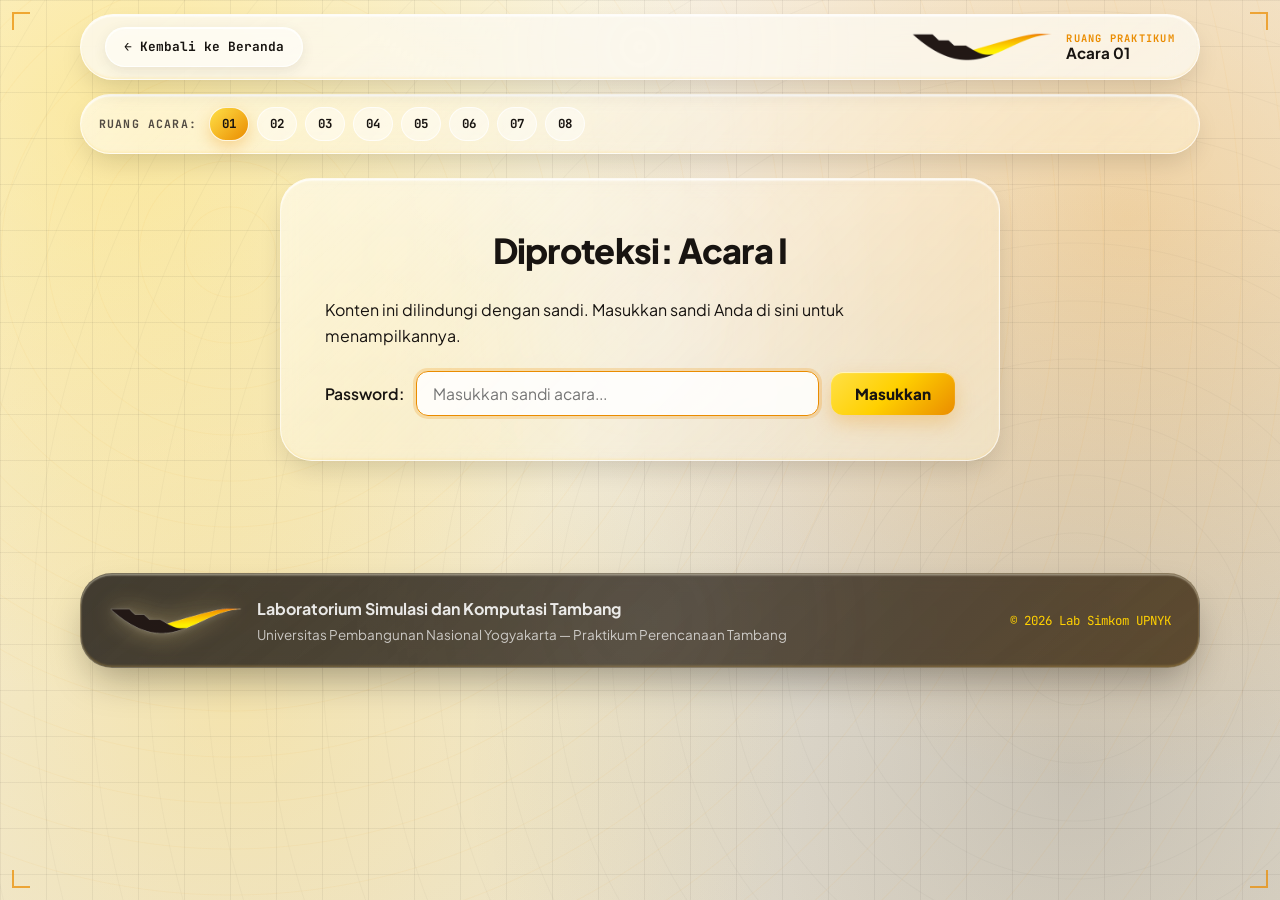
==== commit e14f75c9: "Add files via upload" ====
--- a/acara.html
+++ b/acara.html
@@ -20,39 +20,8 @@
   <link rel="stylesheet" href="style.css" />
 </head>
 <body class="page-acara-room">
-  <!-- Filter Optik iOS Liquid Glass (identik dengan halaman utama) -->
-  <svg class="lg-svg-defs" aria-hidden="true" width="0" height="0" focusable="false">
-    <defs>
-      <filter id="ios-liquid-glass" x="-10%" y="-10%" width="120%" height="120%" color-interpolation-filters="sRGB">
-        <feImage
-          id="lg-displacement-image"
-          href=""
-          x="0%"
-          y="0%"
-          width="100%"
-          height="100%"
-          preserveAspectRatio="none"
-          result="dispMap"
-        />
-        <feDisplacementMap id="lg-disp-r" in="SourceGraphic" in2="dispMap" scale="28" xChannelSelector="R" yChannelSelector="G" result="dispR" />
-        <feColorMatrix in="dispR" type="matrix" values="1 0 0 0 0  0 0 0 0 0  0 0 0 0 0  0 0 0 1 0" result="redCh" />
-        <feDisplacementMap id="lg-disp-g" in="SourceGraphic" in2="dispMap" scale="24" xChannelSelector="R" yChannelSelector="G" result="dispG" />
-        <feColorMatrix in="dispG" type="matrix" values="0 0 0 0 0  0 1 0 0 0  0 0 0 0 0  0 0 0 1 0" result="greenCh" />
-        <feDisplacementMap id="lg-disp-b" in="SourceGraphic" in2="dispMap" scale="20" xChannelSelector="R" yChannelSelector="G" result="dispB" />
-        <feColorMatrix in="dispB" type="matrix" values="0 0 0 0 0  0 0 0 0 0  0 0 1 0 0  0 0 0 1 0" result="blueCh" />
-        <feBlend in="redCh" in2="greenCh" mode="screen" result="rg" />
-        <feBlend in="rg" in2="blueCh" mode="screen" result="rgbRefracted" />
-        <feColorMatrix id="lg-saturate" in="rgbRefracted" type="saturate" values="1.05" />
-      </filter>
-    </defs>
-  </svg>
-
-  <!-- Latar atmosfer cair -->
+  <!-- Latar atmosfer cair ringan (tanpa animasi blur berat agar tetap 60fps) -->
   <div class="ambient-backdrop" aria-hidden="true">
-    <div class="ambient-orb orb-1"></div>
-    <div class="ambient-orb orb-2"></div>
-    <div class="ambient-orb orb-3"></div>
-    <div class="ambient-orb orb-4"></div>
     <div class="ambient-topo"></div>
   </div>
 
--- a/style.css
+++ b/style.css
@@ -47,7 +47,7 @@
   color: var(--text);
   background-color: var(--bg);
   line-height: 1.6;
-  overflow-x: hidden;
+  overflow-x: clip;
   position: relative;
 }
 
@@ -59,7 +59,7 @@
 }
 
 /* =========================================================================
-   LATAR ATMOSFER & BLUEPRINT (Membuat pembiasan Liquid Glass terlihat nyata)
+   LATAR ATMOSFER & BLUEPRINT (Optimal GPU: gradien statis tanpa animasi blur)
    ========================================================================= */
 .ambient-backdrop {
   position: fixed;
@@ -68,28 +68,28 @@
   overflow: hidden;
   pointer-events: none;
   background:
-    radial-gradient(circle at 12% 14%, rgba(255, 214, 70, 0.34) 0%, transparent 44%),
-    radial-gradient(circle at 86% 22%, rgba(234, 140, 0, 0.24) 0%, transparent 46%),
-    radial-gradient(circle at 22% 76%, rgba(255, 208, 0, 0.22) 0%, transparent 48%),
-    radial-gradient(circle at 82% 84%, rgba(44, 38, 33, 0.16) 0%, transparent 48%),
+    radial-gradient(circle at 10% 12%, rgba(255, 214, 48, 0.42) 0%, transparent 42%),
+    radial-gradient(circle at 88% 24%, rgba(234, 140, 0, 0.28) 0%, transparent 44%),
+    radial-gradient(circle at 18% 78%, rgba(255, 206, 36, 0.26) 0%, transparent 46%),
+    radial-gradient(circle at 84% 86%, rgba(44, 38, 33, 0.18) 0%, transparent 46%),
     linear-gradient(160deg, #faf7f0 0%, #f1ece0 52%, #e9e2d2 100%);
 }
 
-/* Grid teknik 46x46px di belakang kaca agar tepian lensa membelokkan garis grid */
+/* Grid teknik 46x46px di belakang kaca */
 .ambient-backdrop::after {
   content: "";
   position: absolute;
   inset: 0;
   background-image:
-    linear-gradient(to right, rgba(26, 22, 19, 0.065) 1px, transparent 1px),
-    linear-gradient(to bottom, rgba(26, 22, 19, 0.065) 1px, transparent 1px);
+    linear-gradient(to right, rgba(26, 22, 19, 0.06) 1px, transparent 1px),
+    linear-gradient(to bottom, rgba(26, 22, 19, 0.06) 1px, transparent 1px);
   background-size: 46px 46px;
 }
 
 .ambient-topo {
   position: absolute;
-  inset: -10%;
-  opacity: 0.42;
+  inset: 0;
+  opacity: 0.38;
   background-image:
     repeating-radial-gradient(
       circle at 18% 28%,
@@ -107,57 +107,9 @@
     );
 }
 
-.ambient-orb {
-  position: absolute;
-  border-radius: 999px;
-  filter: blur(55px);
-  opacity: 0.65;
-  animation: orb-float 16s ease-in-out infinite alternate;
-}
-
-.orb-1 {
-  width: 440px;
-  height: 440px;
-  top: -110px;
-  left: -80px;
-  background: radial-gradient(circle, rgba(255, 214, 0, 0.55), rgba(234, 140, 0, 0.14) 70%);
-}
-
-.orb-2 {
-  width: 520px;
-  height: 520px;
-  top: 26%;
-  right: -140px;
-  background: radial-gradient(circle, rgba(234, 140, 0, 0.36), rgba(255, 208, 0, 0.08) 70%);
-  animation-delay: -5s;
-}
-
-.orb-3 {
-  width: 460px;
-  height: 460px;
-  bottom: 10%;
-  left: 8%;
-  background: radial-gradient(circle, rgba(255, 200, 30, 0.36), rgba(255, 255, 255, 0.15) 70%);
-  animation-delay: -9s;
-}
-
-.orb-4 {
-  width: 380px;
-  height: 380px;
-  bottom: -90px;
-  right: 14%;
-  background: radial-gradient(circle, rgba(35, 28, 22, 0.24), rgba(234, 140, 0, 0.16) 70%);
-  animation-delay: -12s;
-}
-
-@keyframes orb-float {
-  0% { transform: translate3d(0, 0, 0) scale(1); }
-  100% { transform: translate3d(26px, -22px, 0) scale(1.06); }
-}
-
 /* =========================================================================
-   KOMPONEN INTI iOS LIQUID GLASS (.lg-panel)
-   Cahaya kursor terpencar halus pada permukaan & tepi kaca yang dilewati
+   KOMPONEN INTI iOS LIQUID GLASS (.lg-panel) — Dioptimalkan 60fps
+   Menggunakan GPU-accelerated backdrop-filter native (tanpa SVG readback berat)
    ========================================================================= */
 .lg-panel {
   --mx: 50%;
@@ -167,23 +119,17 @@
   border-radius: var(--lg-radius);
   background: linear-gradient(
     135deg,
-    rgba(255, 255, 255, 0.42) 0%,
-    rgba(255, 255, 255, 0.14) 48%,
-    rgba(255, 248, 228, 0.26) 100%
+    rgba(255, 255, 255, 0.56) 0%,
+    rgba(255, 252, 245, 0.30) 50%,
+    rgba(255, 248, 228, 0.44) 100%
   );
-  /* Pembiasan optik nyata (SVG displacement + RGB chromatic aberration, Blur Amount: 0) */
-  backdrop-filter: url(#ios-liquid-glass) saturate(var(--lg-saturate));
-  -webkit-backdrop-filter: blur(var(--lg-blur)) saturate(var(--lg-saturate));
-  border: 1px solid rgba(255, 255, 255, 0.56);
-  /* Fresnel (2) + Edge Highlight (0.53) + Shadow (0.3 / spread 10px) */
+  backdrop-filter: blur(8px) saturate(1.14);
+  -webkit-backdrop-filter: blur(8px) saturate(1.14);
+  border: 1px solid rgba(255, 255, 255, 0.65);
   box-shadow:
-    0 14px 34px -6px rgba(20, 16, 12, 0.20),
-    0 4px 18px 2px rgba(20, 16, 12, 0.08),
-    inset 0 1.5px 1.5px rgba(255, 255, 255, 0.85),
-    inset 0 -1.5px 3px rgba(255, 222, 130, 0.26),
-    inset 1.5px 0 3px rgba(255, 206, 118, 0.20),
-    inset -1.5px 0 3px rgba(165, 222, 255, 0.20),
-    inset 0 0 22px rgba(255, 255, 255, 0.22);
+    0 12px 28px -8px rgba(20, 16, 12, 0.18),
+    inset 0 1.5px 1.5px rgba(255, 255, 255, 0.90),
+    inset 0 -1.5px 2px rgba(255, 220, 125, 0.28);
   isolation: isolate;
 }
 
@@ -197,10 +143,10 @@
   pointer-events: none;
   z-index: 3;
   background: radial-gradient(
-    360px circle at var(--mx) var(--my),
-    rgba(255, 255, 255, 0.58) 0%,
-    rgba(255, 248, 226, 0.30) 28%,
-    rgba(255, 255, 255, 0.10) 58%,
+    340px circle at var(--mx) var(--my),
+    rgba(255, 255, 255, 0.56) 0%,
+    rgba(255, 248, 226, 0.26) 30%,
+    rgba(255, 255, 255, 0.08) 60%,
     transparent 85%
   );
   -webkit-mask:
@@ -212,7 +158,7 @@
     linear-gradient(#fff 0 0);
   mask-composite: exclude;
   opacity: var(--lg-light);
-  transition: opacity 0.35s ease;
+  transition: opacity 0.3s ease;
 }
 
 /* Lapisan 2: Pencaran cahaya lembut dengan radius lebar di dalam permukaan kaca */
@@ -225,21 +171,20 @@
   z-index: 1;
   background:
     radial-gradient(
-      360px circle at var(--mx) var(--my),
+      340px circle at var(--mx) var(--my),
       rgba(255, 255, 255, 0.20) 0%,
-      rgba(255, 250, 236, 0.10) 35%,
-      rgba(255, 246, 220, 0.04) 62%,
-      transparent 84%
+      rgba(255, 250, 236, 0.09) 38%,
+      transparent 78%
     ),
     linear-gradient(
       145deg,
-      rgba(255, 255, 255, 0.18) 0%,
-      transparent 36%,
+      rgba(255, 255, 255, 0.16) 0%,
+      transparent 38%,
       transparent 74%,
       rgba(255, 242, 200, 0.10) 100%
     );
   opacity: calc(0.28 + var(--lg-light) * 0.72);
-  transition: opacity 0.35s ease;
+  transition: opacity 0.3s ease;
 }
 
 .lg-panel > * {
@@ -251,27 +196,23 @@
 .lg-panel.lg-dark {
   background: linear-gradient(
     135deg,
-    rgba(24, 20, 17, 0.78) 0%,
-    rgba(38, 30, 22, 0.66) 52%,
-    rgba(62, 43, 18, 0.74) 100%
+    rgba(24, 20, 17, 0.84) 0%,
+    rgba(38, 30, 22, 0.76) 52%,
+    rgba(62, 43, 18, 0.82) 100%
   );
   border: 1px solid rgba(255, 242, 206, 0.30);
   box-shadow:
-    0 22px 46px -8px rgba(14, 11, 8, 0.38),
-    0 6px 20px 4px rgba(14, 11, 8, 0.16),
+    0 18px 38px -10px rgba(14, 11, 8, 0.36),
     inset 0 1.5px 1.5px rgba(255, 248, 226, 0.44),
-    inset 0 -2px 3px rgba(255, 204, 82, 0.22),
-    inset 2px 0 3px rgba(255, 214, 96, 0.14),
-    inset -2px 0 3px rgba(148, 214, 255, 0.16),
-    inset 0 0 26px rgba(255, 232, 165, 0.08);
+    inset 0 -1.5px 2px rgba(255, 204, 82, 0.22);
 }
 
 .lg-panel.lg-dark::before {
   background: radial-gradient(
-    380px circle at var(--mx) var(--my),
-    rgba(255, 255, 255, 0.55) 0%,
-    rgba(255, 234, 170, 0.28) 30%,
-    rgba(255, 255, 255, 0.08) 60%,
+    360px circle at var(--mx) var(--my),
+    rgba(255, 255, 255, 0.52) 0%,
+    rgba(255, 234, 170, 0.26) 32%,
+    rgba(255, 255, 255, 0.08) 62%,
     transparent 86%
   );
 }
@@ -279,11 +220,10 @@
 .lg-panel.lg-dark::after {
   background:
     radial-gradient(
-      380px circle at var(--mx) var(--my),
+      360px circle at var(--mx) var(--my),
       rgba(255, 255, 255, 0.13) 0%,
-      rgba(255, 236, 178, 0.06) 38%,
-      rgba(255, 236, 178, 0.02) 66%,
-      transparent 86%
+      rgba(255, 236, 178, 0.06) 40%,
+      transparent 80%
     ),
     linear-gradient(
       145deg,
@@ -296,12 +236,11 @@
 
 /* Pil kaca kecil (badge, tombol kaca) */
 .lg-pill {
-  backdrop-filter: url(#ios-liquid-glass) saturate(1.08);
-  -webkit-backdrop-filter: blur(2px) saturate(1.1);
+  backdrop-filter: blur(6px) saturate(1.1);
+  -webkit-backdrop-filter: blur(6px) saturate(1.1);
   box-shadow:
-    0 6px 18px rgba(20, 16, 12, 0.14),
-    inset 0 1px 1px rgba(255, 255, 255, 0.65),
-    inset 0 -1px 1px rgba(255, 208, 0, 0.22);
+    0 6px 16px rgba(20, 16, 12, 0.12),
+    inset 0 1px 1px rgba(255, 255, 255, 0.65);
 }
 
 .container {
@@ -656,9 +595,7 @@
 
 .marquee-bar {
   margin-top: 26px;
-  background: rgba(24, 20, 17, 0.78);
-  backdrop-filter: url(#ios-liquid-glass) saturate(1.08);
-  -webkit-backdrop-filter: blur(4px) saturate(1.1);
+  background: rgba(24, 20, 17, 0.86);
   color: var(--gold-bright);
   padding: 11px 0;
   overflow: hidden;
@@ -814,7 +751,7 @@
   color: inherit;
   display: flex;
   flex-direction: column;
-  will-change: transform, box-shadow;
+  will-change: auto;
   transition:
     transform 0.36s cubic-bezier(0.22, 1, 0.36, 1),
     box-shadow 0.36s cubic-bezier(0.22, 1, 0.36, 1),
@@ -871,177 +808,396 @@
 }
 
 /* =========================================================================
-   ACARA SHOWCASE (LIQUID GLASS + KILAU PINGGIR + BLUR TIPIS SAAT HOVER)
+   ACARA SHOWCASE (GAYA STICKY SPLIT ALA PPA — KIRI DIAM, KANAN BERGULIR)
    ========================================================================= */
-.acara-list {
+.acara-split {
+  display: grid;
+  grid-template-columns: minmax(300px, 0.44fr) 0.56fr;
+  gap: 28px;
+  align-items: start;
+}
+
+/* Kolom Kiri (Sticky mengikuti scroll sampai acara terakhir) */
+.acara-sticky-col {
+  position: sticky;
+  top: 96px;
+  align-self: start;
+}
+
+.acara-sticky-card {
+  color: #ffffff;
+  padding: clamp(18px, 2.2vh, 24px) clamp(22px, 2.5vw, 28px);
+  max-height: calc(100vh - 114px);
   display: flex;
   flex-direction: column;
-  gap: 24px;
-}
-
-.acara-item {
-  --mx: 50%;
-  --my: 50%;
-  --lg-light: 0;
+  overflow: hidden;
+}
+
+.acara-sticky-top {
+  display: flex;
+  align-items: center;
+  gap: 10px;
+  margin-bottom: 10px;
+}
+
+.acara-sticky-dot {
+  width: 8px;
+  height: 8px;
+  border-radius: 999px;
+  background: var(--gold-bright);
+  box-shadow: 0 0 12px rgba(255, 208, 0, 0.75);
+}
+
+.acara-sticky-kicker {
+  font-family: var(--font-mono);
+  font-size: 0.68rem;
+  letter-spacing: 0.14em;
+  color: rgba(255, 255, 255, 0.72);
+  font-weight: 700;
+}
+
+.acara-sticky-title {
+  margin: 0 0 10px;
+  font-size: clamp(1.65rem, 2.7vw, 2.3rem);
+  font-weight: 800;
+  line-height: 1.08;
+  letter-spacing: -0.025em;
+  color: #ffffff;
+}
+
+.acara-sticky-title span {
+  display: block;
+  background: linear-gradient(90deg, var(--gold-bright), var(--amber));
+  -webkit-background-clip: text;
+  background-clip: text;
+  color: transparent;
+}
+
+.acara-sticky-desc {
+  margin: 0 0 16px;
+  color: rgba(255, 255, 255, 0.76);
+  font-size: 0.86rem;
+  line-height: 1.5;
+}
+
+/* Tombol CTA ala PPA (kotak panah aksen + label kapital) */
+.acara-sticky-cta {
+  display: inline-flex;
+  align-items: center;
+  align-self: flex-start;
+  gap: 12px;
+  text-decoration: none;
+  color: #ffffff;
+  font-family: var(--font-mono);
+  font-size: 0.74rem;
+  font-weight: 700;
+  letter-spacing: 0.1em;
+  padding: 5px 16px 5px 5px;
+  border-radius: 11px;
+  background: rgba(255, 255, 255, 0.08);
+  border: 1px solid rgba(255, 232, 165, 0.24);
+  margin-bottom: 16px;
+  transition: background 0.28s ease, border-color 0.28s ease, transform 0.28s ease;
+}
+
+.acara-cta-icon {
+  width: 30px;
+  height: 30px;
+  border-radius: 7px;
+  background: linear-gradient(135deg, #ffe047, var(--amber));
+  color: var(--charcoal);
+  display: grid;
+  place-items: center;
+  font-size: 0.95rem;
+  font-weight: 800;
+  transition: transform 0.28s cubic-bezier(0.22, 1, 0.36, 1);
+}
+
+.acara-sticky-cta:hover {
+  background: rgba(255, 255, 255, 0.14);
+  border-color: rgba(255, 208, 0, 0.55);
+  transform: translateY(-2px);
+}
+
+.acara-sticky-cta:hover .acara-cta-icon {
+  transform: translateX(3px);
+}
+
+/* Pratinjau visual dinamis di bawah kolom kiri yang berganti halus saat scroll */
+.acara-preview-box {
+  display: block;
+  text-decoration: none;
+  border-radius: 16px;
+  overflow: hidden;
+  border: 1px solid rgba(255, 232, 165, 0.24);
+  background: rgba(16, 13, 10, 0.72);
+  box-shadow: 0 12px 26px rgba(0, 0, 0, 0.32);
+  transition: transform 0.35s cubic-bezier(0.22, 1, 0.36, 1), border-color 0.3s ease;
+}
+
+.acara-preview-box:hover {
+  transform: scale(1.02);
+  border-color: rgba(255, 208, 0, 0.62);
+}
+
+.acara-preview-stage {
+  position: relative;
+  width: 100%;
+  height: 140px;
+  overflow: hidden;
+  background: linear-gradient(135deg, #1b1612 0%, #34281b 100%);
+}
+
+@media (max-height: 720px) and (min-width: 861px) {
+  .acara-sticky-card {
+    padding: 16px 22px;
+  }
+  .acara-sticky-title {
+    font-size: 1.55rem;
+    margin-bottom: 8px;
+  }
+  .acara-sticky-desc {
+    font-size: 0.82rem;
+    margin-bottom: 12px;
+  }
+  .acara-sticky-cta {
+    margin-bottom: 12px;
+  }
+  .acara-preview-stage {
+    height: 108px;
+  }
+}
+
+.acara-preview-slide {
+  position: absolute;
+  inset: 0;
+  opacity: 0;
+  visibility: hidden;
+  transform: scale(1.03) translateY(6px);
+  transition:
+    opacity 0.22s ease,
+    transform 0.28s cubic-bezier(0.22, 1, 0.36, 1),
+    visibility 0.22s ease;
+  pointer-events: none;
+}
+
+.acara-preview-slide.is-active {
+  opacity: 1;
+  visibility: visible;
+  transform: scale(1) translateY(0);
+  pointer-events: auto;
+}
+
+.acara-preview-slide img {
+  width: 100%;
+  height: 100%;
+  object-fit: cover;
+  display: block;
+}
+
+.acara-preview-fallback {
+  width: 100%;
+  height: 100%;
+  padding: 18px 20px;
+  display: flex;
+  flex-direction: column;
+  justify-content: center;
+  align-items: flex-start;
+  text-align: left;
+  background:
+    radial-gradient(circle at 86% 18%, rgba(255, 208, 0, 0.24) 0%, transparent 52%),
+    linear-gradient(135deg, rgba(24, 19, 15, 0.96) 0%, rgba(46, 35, 24, 0.92) 100%);
+}
+
+.acara-preview-fallback-num {
+  font-family: var(--font-mono);
+  font-size: 0.72rem;
+  font-weight: 700;
+  letter-spacing: 0.14em;
+  color: var(--gold-bright);
+  margin-bottom: 6px;
+}
+
+.acara-preview-fallback-title {
+  font-size: 1.05rem;
+  font-weight: 800;
+  color: #ffffff;
+  line-height: 1.3;
+}
+
+.acara-preview-bar {
+  display: flex;
+  align-items: center;
+  gap: 12px;
+  padding: 10px 14px;
+  background: rgba(14, 11, 8, 0.84);
+  border-top: 1px solid rgba(255, 255, 255, 0.08);
+}
+
+#acara-preview-counter {
+  font-family: var(--font-mono);
+  font-size: 0.72rem;
+  font-weight: 700;
+  color: var(--gold-bright);
+  white-space: nowrap;
+}
+
+.acara-preview-progress {
+  flex: 1;
+  height: 3px;
+  border-radius: 999px;
+  background: rgba(255, 255, 255, 0.16);
+  overflow: hidden;
+}
+
+.acara-preview-progress-fill {
+  height: 100%;
+  width: 12.5%;
+  border-radius: 999px;
+  background: linear-gradient(90deg, var(--gold-bright), var(--amber));
+  transition: width 0.42s cubic-bezier(0.22, 1, 0.36, 1);
+}
+
+/* Kolom Kanan (Daftar Acara 01–08 bergulir vertikal ala PPA) */
+/* Memakai frosted glass halus tanpa SVG displacement map agar panel tinggi bebas glitch saat scroll */
+.acara-scroll-list {
+  display: flex;
+  flex-direction: column;
+  padding: 10px;
+  overflow: hidden;
+  background: linear-gradient(
+    135deg,
+    rgba(255, 255, 255, 0.56) 0%,
+    rgba(255, 252, 244, 0.38) 52%,
+    rgba(255, 248, 230, 0.48) 100%
+  );
+  backdrop-filter: blur(14px) saturate(1.15);
+  -webkit-backdrop-filter: blur(14px) saturate(1.15);
+}
+
+.acara-row {
   position: relative;
   display: grid;
-  grid-template-columns: 0.9fr 1.1fr;
-  gap: 26px;
-  align-items: center;
-  border-radius: var(--lg-radius);
-  padding: 22px;
-  isolation: isolate;
-}
-
-/* Permukaan Liquid Glass kotak luar acara (terpisah agar dapat diberi blur tipis tanpa memblur kotak ACARA XX) */
-.acara-item::before {
+  grid-template-columns: 44px 1fr 46px;
+  gap: 18px;
+  align-items: start;
+  padding: 28px 24px;
+  text-decoration: none;
+  color: inherit;
+  border-radius: 22px;
+  border-bottom: 1px solid rgba(26, 22, 19, 0.10);
+  opacity: 0.56;
+  transform: translateX(0);
+  transition:
+    opacity 0.38s cubic-bezier(0.22, 1, 0.36, 1),
+    background-color 0.38s ease,
+    transform 0.38s cubic-bezier(0.22, 1, 0.36, 1),
+    box-shadow 0.38s ease,
+    border-color 0.38s ease;
+}
+
+.acara-row:last-child {
+  border-bottom: none;
+}
+
+/* Garis indikator aktif emas di sisi kiri baris */
+.acara-row::before {
   content: "";
   position: absolute;
-  inset: 0;
-  z-index: 0;
-  border-radius: var(--lg-radius);
-  background: linear-gradient(
-    135deg,
-    rgba(255, 255, 255, 0.42) 0%,
-    rgba(255, 255, 255, 0.14) 48%,
-    rgba(255, 248, 228, 0.26) 100%
-  );
-  backdrop-filter: url(#ios-liquid-glass) saturate(var(--lg-saturate));
-  -webkit-backdrop-filter: blur(var(--lg-blur)) saturate(var(--lg-saturate));
-  border: 1px solid rgba(255, 255, 255, 0.58);
+  left: 0;
+  top: 22px;
+  bottom: 22px;
+  width: 3.5px;
+  border-radius: 999px;
+  background: linear-gradient(180deg, var(--gold-bright), var(--amber));
+  transform: scaleY(0);
+  transform-origin: center;
+  transition: transform 0.38s cubic-bezier(0.22, 1, 0.36, 1);
+}
+
+/* State aktif saat di-scroll ke posisi fokus atau saat di-hover */
+.acara-row.is-active,
+.acara-row:hover {
+  opacity: 1;
+  background: rgba(255, 255, 255, 0.62);
   box-shadow:
-    0 14px 34px -6px rgba(20, 16, 12, 0.18),
-    0 4px 18px 2px rgba(20, 16, 12, 0.08),
-    inset 0 1.5px 1.5px rgba(255, 255, 255, 0.85),
-    inset 0 -1.5px 3px rgba(255, 222, 130, 0.26),
-    inset 1.5px 0 3px rgba(255, 206, 118, 0.20),
-    inset -1.5px 0 3px rgba(165, 222, 255, 0.20),
-    inset 0 0 22px rgba(255, 255, 255, 0.22);
-  transition: filter 0.35s ease, background 0.35s ease, border-color 0.35s ease, box-shadow 0.35s ease;
-}
-
-/* Pencaran cahaya halus & lebar yang mengikuti kursor pada kartu acara */
-.acara-item::after {
-  content: "";
-  position: absolute;
-  inset: 0;
-  z-index: 1;
-  border-radius: var(--lg-radius);
-  pointer-events: none;
-  background: radial-gradient(
-    360px circle at var(--mx) var(--my),
-    rgba(255, 255, 255, 0.18) 0%,
-    rgba(255, 250, 236, 0.09) 38%,
-    rgba(255, 246, 220, 0.03) 64%,
-    transparent 85%
-  );
-  opacity: var(--lg-light);
-  transition: opacity 0.35s ease;
-}
-
-.acara-item:hover::before {
-  border-color: rgba(255, 255, 255, 0.88);
-  box-shadow:
-    0 18px 40px -8px rgba(20, 16, 12, 0.24),
-    inset 0 2px 2px rgba(255, 255, 255, 0.94),
-    inset 0 -2px 3px rgba(255, 208, 0, 0.34),
-    inset 0 0 26px rgba(255, 255, 255, 0.28);
-}
-
-/* Efek blur tipis pada kotak kaca luar & teks samping saat kursor masuk ke kotak visual ACARA */
-.acara-item:has(.acara-visual:hover) {
-  z-index: 5;
-}
-
-.acara-item:has(.acara-visual:hover)::before {
-  background: rgba(255, 255, 255, 0.42);
-  filter: blur(2.2px);
-  border-color: rgba(255, 208, 0, 0.48);
-  box-shadow: 0 16px 38px rgba(26, 22, 19, 0.14);
-}
-
-.acara-item.is-reversed .acara-visual {
-  order: 2;
-}
-
-.acara-visual {
-  display: block;
-  text-decoration: none;
-  border-radius: 22px;
-  overflow: hidden;
-  background: rgba(34, 28, 22, 0.88);
-  aspect-ratio: 16 / 10;
-  position: relative;
-  z-index: 2;
-  isolation: isolate;
-  border: 1px solid rgba(255, 255, 255, 0.16);
-  box-shadow:
-    0 10px 24px rgba(18, 14, 10, 0.24),
-    inset 0 1px 1px rgba(255, 255, 255, 0.32);
-  transition: transform 0.35s cubic-bezier(0.22, 1, 0.36, 1), box-shadow 0.35s ease;
-  will-change: transform;
-}
-
-/* Garis diagonal bercahaya yang menyapu dari kiri kotak ACARA saat hover */
-.acara-visual::after {
-  content: "";
-  position: absolute;
-  top: -10%;
-  left: -75%;
-  width: 55%;
-  height: 120%;
-  z-index: 3;
-  pointer-events: none;
-  background: linear-gradient(
-    90deg,
-    transparent 0%,
-    rgba(255, 255, 255, 0.08) 30%,
-    rgba(255, 255, 255, 0.32) 50%,
-    rgba(255, 255, 255, 0.08) 70%,
-    transparent 100%
-  );
-  transform: translateX(0) skewX(-22deg);
-  opacity: 0;
-}
-
-.acara-visual:hover {
-  transform: scale(1.045);
-  box-shadow:
-    0 18px 38px rgba(26, 22, 19, 0.30),
-    inset 0 1px 1px rgba(255, 255, 255, 0.36);
-}
-
-.acara-visual:hover::after {
-  animation: acara-diagonal-sheen 1.55s cubic-bezier(0.35, 0, 0.25, 1) forwards;
-}
-
-@keyframes acara-diagonal-sheen {
-  0% {
-    transform: translateX(0) skewX(-22deg);
-    opacity: 0;
-  }
-  15% {
-    opacity: 1;
-  }
-  85% {
-    opacity: 1;
-  }
-  100% {
-    transform: translateX(340%) skewX(-22deg);
-    opacity: 0;
-  }
-}
-
-.acara-visual img {
-  position: relative;
-  z-index: 1;
-  width: 100%;
-  height: 100%;
-  border-radius: 21px;
-  object-fit: cover;
-  display: block;
-}
-
+    0 14px 32px -12px rgba(20, 16, 12, 0.16),
+    inset 0 1px 1px rgba(255, 255, 255, 0.88);
+  border-bottom-color: transparent;
+}
+
+.acara-row.is-active::before,
+.acara-row:hover::before {
+  transform: scaleY(1);
+}
+
+.acara-row:hover {
+  transform: translateX(4px);
+}
+
+.acara-row-num {
+  font-family: var(--font-mono);
+  font-size: 0.9rem;
+  font-weight: 700;
+  color: var(--text-muted);
+  padding-top: 4px;
+  transition: color 0.3s ease;
+}
+
+.acara-row.is-active .acara-row-num,
+.acara-row:hover .acara-row-num {
+  color: var(--amber);
+}
+
+.acara-row-content h3 {
+  margin: 0 0 10px;
+  font-size: clamp(1.12rem, 1.8vw, 1.32rem);
+  font-weight: 800;
+  color: var(--charcoal);
+  line-height: 1.3;
+  transition: color 0.25s ease;
+}
+
+.acara-row-content p {
+  margin: 0;
+  color: var(--text-muted);
+  font-size: 0.92rem;
+  line-height: 1.62;
+}
+
+/* Kotak ikon kanan ala PPA (berubah menyala emas saat aktif/hover) */
+.acara-row-badge {
+  width: 44px;
+  height: 44px;
+  border-radius: 12px;
+  display: grid;
+  place-items: center;
+  background: rgba(26, 22, 19, 0.08);
+  color: var(--charcoal);
+  border: 1px solid rgba(26, 22, 19, 0.12);
+  font-size: 1.1rem;
+  font-weight: 700;
+  transition:
+    background 0.32s ease,
+    color 0.32s ease,
+    border-color 0.32s ease,
+    transform 0.32s cubic-bezier(0.22, 1, 0.36, 1),
+    box-shadow 0.32s ease;
+}
+
+.acara-row.is-active .acara-row-badge,
+.acara-row:hover .acara-row-badge {
+  background: linear-gradient(135deg, #ffe047 0%, var(--gold-bright) 48%, var(--amber) 100%);
+  color: var(--charcoal);
+  border-color: rgba(255, 255, 255, 0.72);
+  box-shadow: 0 8px 20px rgba(234, 140, 0, 0.32);
+}
+
+.acara-row:hover .acara-row-badge {
+  transform: translateX(3px) scale(1.06);
+}
+
+/* Tetap dipertahankan untuk placeholder visual di halaman ruang acara (acara.html) */
 .acara-placeholder-graphic {
   position: relative;
   z-index: 1;
@@ -1141,7 +1297,7 @@
   padding: 28px;
   text-decoration: none;
   color: inherit;
-  will-change: transform, box-shadow;
+  will-change: auto;
   transition:
     transform 0.36s cubic-bezier(0.22, 1, 0.36, 1),
     box-shadow 0.36s cubic-bezier(0.22, 1, 0.36, 1),
@@ -1296,7 +1452,7 @@
   text-align: left;
   padding: 10px;
   font-family: inherit;
-  will-change: transform, box-shadow;
+  will-change: auto;
   transition:
     transform 0.36s cubic-bezier(0.22, 1, 0.36, 1),
     box-shadow 0.36s cubic-bezier(0.22, 1, 0.36, 1),
@@ -1381,9 +1537,9 @@
   inset: 0;
   z-index: 4;
   border-radius: inherit;
-  background: rgba(22, 18, 15, 0.84);
-  backdrop-filter: blur(8px) saturate(1.1);
-  -webkit-backdrop-filter: blur(8px) saturate(1.1);
+  background: rgba(18, 15, 12, 0.95);
+  backdrop-filter: blur(12px) saturate(1.1);
+  -webkit-backdrop-filter: blur(12px) saturate(1.1);
   display: flex;
   flex-direction: column;
   justify-content: center;
@@ -1820,7 +1976,7 @@
   padding: 22px 26px;
   text-decoration: none;
   color: inherit;
-  will-change: transform, box-shadow;
+  will-change: auto;
   transition:
     transform 0.34s cubic-bezier(0.22, 1, 0.36, 1),
     box-shadow 0.34s cubic-bezier(0.22, 1, 0.36, 1),
@@ -1891,11 +2047,18 @@
     text-align: left;
     align-items: flex-start;
   }
-  .acara-item {
+  .acara-split {
     grid-template-columns: 1fr;
-  }
-  .acara-item.is-reversed .acara-visual {
-    order: 0;
+    gap: 20px;
+  }
+  .acara-sticky-col {
+    position: static;
+  }
+  .acara-row {
+    opacity: 1;
+    grid-template-columns: 34px 1fr 40px;
+    gap: 12px;
+    padding: 20px 16px;
   }
 }
 
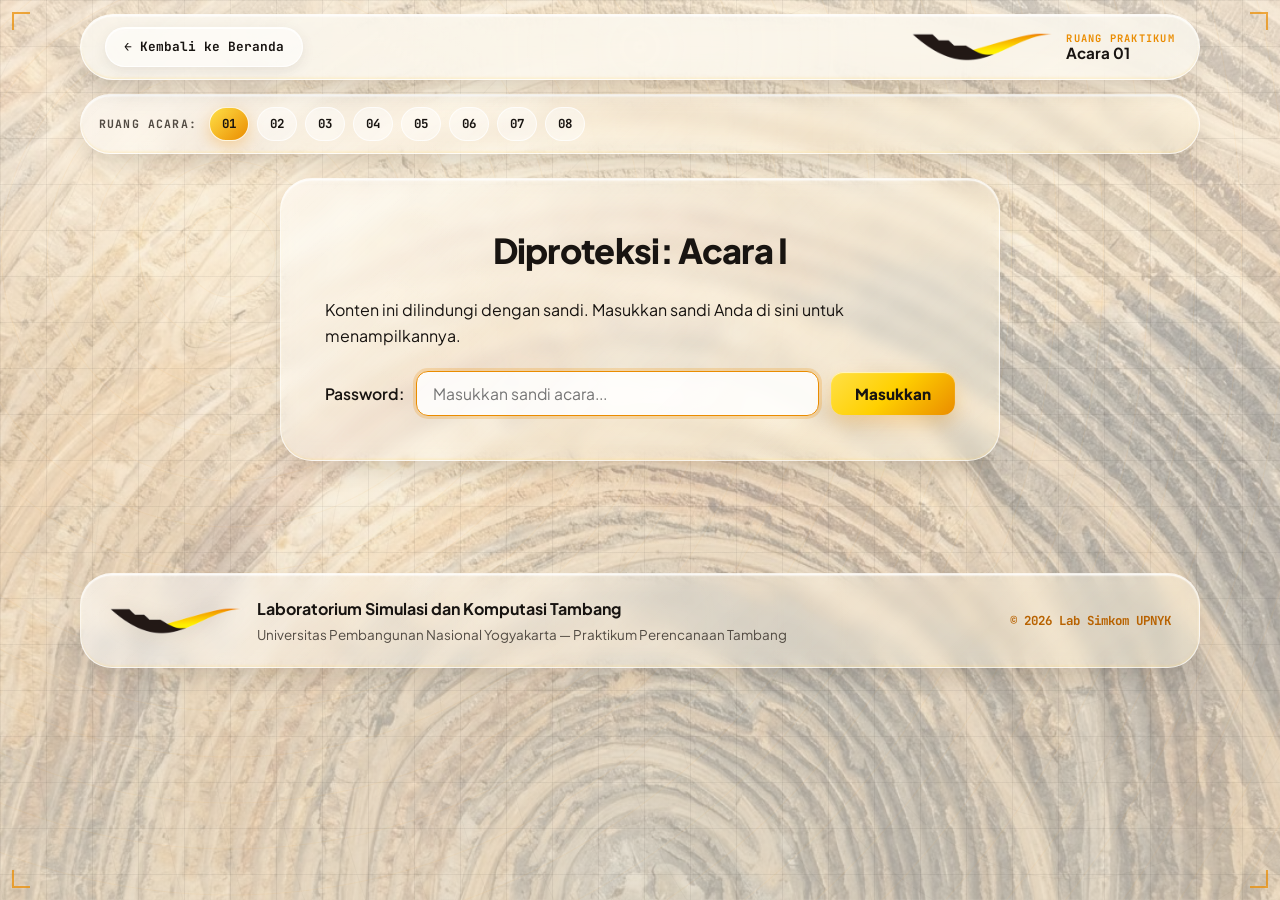
==== commit 5d098455: "Add files via upload" ====
--- a/acara.html
+++ b/acara.html
@@ -83,7 +83,7 @@
       <!-- Konten Ruang Acara (baru ditampilkan setelah sandi benar) -->
       <div id="room-protected-content" hidden>
         <!-- Hero Ruang Acara -->
-        <section id="room-hero" class="room-hero lg-panel lg-dark reveal"></section>
+        <section id="room-hero" class="room-hero lg-panel reveal"></section>
 
         <!-- Berkas & Tautan Acara (Google Drive / Dataset / Tugas) -->
         <section class="room-section">
@@ -127,7 +127,7 @@
 
   <footer class="site-footer">
     <div class="container">
-      <div class="footer-inner lg-panel lg-dark">
+      <div class="footer-inner lg-panel">
         <div class="footer-brand">
           <img src="assets/logo-swoosh.png" alt="Logo Lab" class="footer-logo" />
           <div>
--- a/style.css
+++ b/style.css
@@ -192,27 +192,27 @@
   z-index: 2;
 }
 
-/* Varian Liquid Glass Gelap (Hero, Splash, Study Case, Footer) */
+/* Varian Liquid Glass Champagne Terang (menjaga 1 tema terang di seluruh situs) */
 .lg-panel.lg-dark {
   background: linear-gradient(
     135deg,
-    rgba(24, 20, 17, 0.84) 0%,
-    rgba(38, 30, 22, 0.76) 52%,
-    rgba(62, 43, 18, 0.82) 100%
+    rgba(255, 255, 255, 0.72) 0%,
+    rgba(255, 250, 238, 0.56) 52%,
+    rgba(255, 243, 214, 0.68) 100%
   );
-  border: 1px solid rgba(255, 242, 206, 0.30);
+  border: 1px solid rgba(255, 255, 255, 0.80);
   box-shadow:
-    0 18px 38px -10px rgba(14, 11, 8, 0.36),
-    inset 0 1.5px 1.5px rgba(255, 248, 226, 0.44),
-    inset 0 -1.5px 2px rgba(255, 204, 82, 0.22);
+    0 16px 34px -10px rgba(24, 18, 12, 0.14),
+    inset 0 1.5px 1.5px rgba(255, 255, 255, 0.94),
+    inset 0 -1.5px 2px rgba(234, 140, 0, 0.22);
 }
 
 .lg-panel.lg-dark::before {
   background: radial-gradient(
     360px circle at var(--mx) var(--my),
-    rgba(255, 255, 255, 0.52) 0%,
-    rgba(255, 234, 170, 0.26) 32%,
-    rgba(255, 255, 255, 0.08) 62%,
+    rgba(255, 255, 255, 0.68) 0%,
+    rgba(255, 234, 170, 0.30) 32%,
+    rgba(255, 255, 255, 0.10) 62%,
     transparent 86%
   );
 }
@@ -221,16 +221,16 @@
   background:
     radial-gradient(
       360px circle at var(--mx) var(--my),
-      rgba(255, 255, 255, 0.13) 0%,
-      rgba(255, 236, 178, 0.06) 40%,
+      rgba(255, 255, 255, 0.22) 0%,
+      rgba(255, 236, 178, 0.10) 40%,
       transparent 80%
     ),
     linear-gradient(
       145deg,
-      rgba(255, 255, 255, 0.10) 0%,
+      rgba(255, 255, 255, 0.16) 0%,
       transparent 38%,
       transparent 74%,
-      rgba(255, 214, 96, 0.08) 100%
+      rgba(255, 214, 96, 0.10) 100%
     );
 }
 
@@ -265,15 +265,15 @@
 .corner-mark.br { bottom: 12px; right: 12px; border-width: 0 2px 2px 0; }
 
 /* =========================================================================
-   SPLASH SCREEN
+   SPLASH SCREEN (TEMA TERANG KONSISTEN)
    ========================================================================= */
 .splash-overlay {
   position: fixed;
   inset: 0;
-  background: radial-gradient(circle at 50% 35%, rgba(44, 34, 22, 0.88), rgba(16, 13, 10, 0.94));
-  backdrop-filter: blur(12px);
-  -webkit-backdrop-filter: blur(12px);
-  color: #ffffff;
+  background: radial-gradient(circle at 50% 35%, rgba(255, 252, 244, 0.94), rgba(242, 234, 218, 0.96));
+  backdrop-filter: blur(14px);
+  -webkit-backdrop-filter: blur(14px);
+  color: var(--charcoal);
   display: grid;
   place-items: center;
   z-index: 1000;
@@ -297,46 +297,47 @@
   width: min(260px, 68vw);
   height: auto;
   margin-bottom: 20px;
-  filter:
-    drop-shadow(0 0 18px rgba(255, 224, 120, 0.36))
-    drop-shadow(0 1px 5px rgba(255, 255, 255, 0.24));
+  filter: drop-shadow(0 8px 18px rgba(20, 16, 12, 0.12));
 }
 
 .splash-kicker {
   font-family: var(--font-mono);
   font-size: 0.75rem;
+  font-weight: 700;
   letter-spacing: 0.14em;
-  color: var(--gold-bright);
+  color: #c76f00;
   margin: 0 0 8px;
 }
 
 .splash-title {
   font-size: clamp(1.4rem, 4vw, 2.1rem);
   font-weight: 800;
+  color: var(--charcoal);
   margin: 0 0 6px;
   letter-spacing: -0.02em;
 }
 
 .splash-subtitle {
-  color: rgba(255, 255, 255, 0.78);
+  color: var(--text-muted);
   margin: 0 0 24px;
   font-size: 0.95rem;
 }
 
 .splash-skip {
-  background: rgba(255, 208, 0, 0.14);
-  color: var(--gold-bright);
-  border: 1px solid rgba(255, 208, 0, 0.5);
+  background: rgba(255, 255, 255, 0.72);
+  color: var(--charcoal);
+  border: 1px solid rgba(234, 140, 0, 0.45);
   padding: 9px 22px;
   border-radius: 999px;
   font-family: var(--font-mono);
   font-size: 0.8rem;
+  font-weight: 700;
   cursor: pointer;
   transition: background 0.25s ease, color 0.25s ease, transform 0.25s ease;
 }
 
 .splash-skip:hover {
-  background: var(--gold-bright);
+  background: linear-gradient(135deg, #ffe047, var(--amber));
   color: var(--charcoal);
   transform: scale(1.04);
 }
@@ -478,33 +479,104 @@
 }
 
 /* =========================================================================
-   HERO BANNER & MARQUEE
+   BAGIAN HORIZONTAL DENGAN LATAR FOTO PERTAMBANGAN BERBEDA TIAP SEKSI
+   Menggunakan background-image statis (60fps, tanpa parallax lag)
+   ========================================================================= */
+.mine-band {
+  position: relative;
+  background-size: cover;
+  background-position: center;
+  background-repeat: no-repeat;
+  border-top: 1px solid rgba(255, 255, 255, 0.45);
+}
+
+.mine-band-hero {
+  border-top: none;
+  margin-top: -78px;
+  padding-top: 112px;
+  background-image:
+    linear-gradient(
+      180deg,
+      rgba(252, 248, 239, 0.54) 0%,
+      rgba(249, 243, 230, 0.42) 55%,
+      rgba(247, 240, 226, 0.58) 100%
+    ),
+    url("assets/bg-hero-mine.jpg");
+}
+
+.mine-band-dokumen {
+  padding-top: 22px;
+  padding-bottom: 68px;
+  background-image:
+    linear-gradient(
+      180deg,
+      rgba(250, 246, 236, 0.68) 0%,
+      rgba(248, 242, 230, 0.56) 55%,
+      rgba(244, 237, 224, 0.66) 100%
+    ),
+    url("assets/bg-dokumen-mine.jpg");
+}
+
+.mine-band-asisten {
+  background-image:
+    linear-gradient(
+      180deg,
+      rgba(250, 245, 235, 0.68) 0%,
+      rgba(246, 238, 224, 0.52) 56%,
+      rgba(245, 238, 224, 0.66) 100%
+    ),
+    url("assets/bg-asisten-mine.jpg");
+}
+
+/* Latar foto aerial topografi tambang untuk halaman ruang acara (acara.html) */
+.page-acara-room .ambient-backdrop {
+  background-image:
+    linear-gradient(
+      180deg,
+      rgba(250, 246, 236, 0.72) 0%,
+      rgba(245, 238, 224, 0.64) 55%,
+      rgba(238, 230, 214, 0.72) 100%
+    ),
+    url("assets/bg-panduan-mine.jpg");
+  background-size: cover;
+  background-position: center;
+}
+
+/* =========================================================================
+   HERO BANNER & MARQUEE (TEMA TERANG KONSISTEN)
    ========================================================================= */
 .hero-section {
-  padding-top: 34px;
+  padding-top: 112px;
 }
 
 .hero-banner {
-  color: #ffffff;
+  color: var(--charcoal);
   padding: clamp(28px, 5vw, 52px);
   display: grid;
   grid-template-columns: 1.25fr 0.75fr;
   align-items: center;
   gap: 28px;
   overflow: hidden;
+  background: linear-gradient(
+    135deg,
+    rgba(255, 255, 255, 0.74) 0%,
+    rgba(255, 251, 242, 0.56) 54%,
+    rgba(255, 245, 222, 0.68) 100%
+  );
 }
 
 .hero-pill {
   display: inline-block;
   font-family: var(--font-mono);
   font-size: 0.72rem;
+  font-weight: 700;
   letter-spacing: 0.1em;
   padding: 6px 14px;
   border-radius: 999px;
-  background: rgba(255, 208, 0, 0.16);
-  color: var(--gold-bright);
-  border: 1px solid rgba(255, 208, 0, 0.42);
-  box-shadow: inset 0 1px 1px rgba(255, 255, 255, 0.32);
+  background: rgba(255, 246, 214, 0.84);
+  color: #b86200;
+  border: 1px solid rgba(234, 140, 0, 0.36);
+  box-shadow: inset 0 1px 1px rgba(255, 255, 255, 0.85);
   margin-bottom: 14px;
 }
 
@@ -514,10 +586,11 @@
   font-weight: 800;
   line-height: 1.15;
   letter-spacing: -0.02em;
+  color: var(--charcoal);
 }
 
 .hero-banner-title span {
-  background: linear-gradient(90deg, var(--gold-bright), #ffaa1d);
+  background: linear-gradient(90deg, #d88300, #c46400);
   -webkit-background-clip: text;
   background-clip: text;
   color: transparent;
@@ -525,7 +598,7 @@
 
 .hero-banner-desc {
   margin: 0 0 24px;
-  color: rgba(255, 255, 255, 0.84);
+  color: var(--text-muted);
   max-width: 540px;
   font-size: 0.98rem;
 }
@@ -553,25 +626,26 @@
   background: linear-gradient(135deg, #ffe047 0%, var(--gold-bright) 48%, var(--amber) 100%);
   color: var(--charcoal);
   box-shadow:
-    0 10px 24px rgba(234, 140, 0, 0.35),
+    0 10px 24px rgba(234, 140, 0, 0.30),
     inset 0 1.5px 1px rgba(255, 255, 255, 0.72);
 }
 
 .btn-primary:hover {
   transform: translateY(-2px) scale(1.02);
   box-shadow:
-    0 16px 32px rgba(234, 140, 0, 0.44),
+    0 16px 32px rgba(234, 140, 0, 0.40),
     inset 0 1.5px 1px rgba(255, 255, 255, 0.85);
 }
 
 .btn-secondary {
-  background: rgba(255, 255, 255, 0.14);
-  color: #ffffff;
-  border: 1px solid rgba(255, 255, 255, 0.32);
+  background: rgba(255, 255, 255, 0.72);
+  color: var(--charcoal);
+  border: 1px solid rgba(26, 22, 19, 0.16);
 }
 
 .btn-secondary:hover {
-  background: rgba(255, 255, 255, 0.24);
+  background: rgba(255, 255, 255, 0.94);
+  border-color: rgba(234, 140, 0, 0.48);
   transform: translateY(-2px) scale(1.02);
 }
 
@@ -580,28 +654,28 @@
   padding: 34px 24px;
   display: grid;
   place-items: center;
-  background: linear-gradient(135deg, rgba(255, 255, 255, 0.10), rgba(255, 232, 165, 0.05));
-  border: 1px solid rgba(255, 232, 165, 0.24);
+  background: linear-gradient(135deg, rgba(255, 255, 255, 0.78), rgba(255, 246, 222, 0.62));
+  border: 1px solid rgba(255, 255, 255, 0.88);
 }
 
 .hero-swoosh-img {
   width: 100%;
   max-width: 260px;
   height: auto;
-  filter:
-    drop-shadow(0 0 18px rgba(255, 224, 120, 0.34))
-    drop-shadow(0 1px 4px rgba(255, 255, 255, 0.22));
+  filter: drop-shadow(0 8px 16px rgba(24, 18, 12, 0.12));
 }
 
 .marquee-bar {
   margin-top: 26px;
-  background: rgba(24, 20, 17, 0.86);
-  color: var(--gold-bright);
+  background: rgba(255, 251, 242, 0.84);
+  backdrop-filter: blur(10px);
+  -webkit-backdrop-filter: blur(10px);
+  color: var(--charcoal);
   padding: 11px 0;
   overflow: hidden;
-  border-top: 1px solid rgba(255, 214, 96, 0.42);
-  border-bottom: 1px solid rgba(255, 214, 96, 0.42);
-  box-shadow: inset 0 1px 1px rgba(255, 255, 255, 0.18);
+  border-top: 1px solid rgba(234, 140, 0, 0.30);
+  border-bottom: 1px solid rgba(234, 140, 0, 0.30);
+  box-shadow: 0 4px 16px rgba(24, 18, 12, 0.06);
 }
 
 .marquee-track {
@@ -626,7 +700,7 @@
 }
 
 .marquee-track .dot {
-  color: #ffffff;
+  color: var(--amber);
 }
 
 @keyframes marquee {
@@ -635,7 +709,7 @@
 }
 
 .intro-block {
-  padding: 52px 0 24px;
+  padding: 28px 0 38px;
   text-align: center;
   max-width: 720px;
 }
@@ -727,9 +801,9 @@
   font-weight: 700;
   padding: 7px 15px;
   border-radius: 999px;
-  background: rgba(24, 20, 17, 0.8);
-  color: var(--gold-bright);
-  border: 1px solid rgba(255, 214, 96, 0.38);
+  background: rgba(255, 250, 236, 0.84);
+  color: #b86200;
+  border: 1px solid rgba(234, 140, 0, 0.36);
   flex-shrink: 0;
 }
 
@@ -741,8 +815,8 @@
 
 .doc-grid {
   display: grid;
-  grid-template-columns: repeat(2, 1fr);
-  gap: 24px;
+  grid-template-columns: repeat(3, 1fr);
+  gap: 22px;
 }
 
 .doc-card {
@@ -810,161 +884,154 @@
 /* =========================================================================
    ACARA SHOWCASE (GAYA STICKY SPLIT ALA PPA — KIRI DIAM, KANAN BERGULIR)
    ========================================================================= */
+/* =========================================================================
+   ACARA SHOWCASE (FULL-WIDTH 100% ALA PPA — TEMA TERANG KONSISTEN + LATAR STATIS)
+   Latar foto tambang cerah diam tidak ikut gulir; kiri sticky; kanan bergulir dengan kilatan kiri->kanan
+   ========================================================================= */
+.acara-ppa-section {
+  position: relative;
+  width: 100%;
+  padding: 0;
+  overflow: clip;
+  border-top: 1px solid rgba(255, 255, 255, 0.72);
+  border-bottom: 1px solid rgba(255, 255, 255, 0.72);
+  background-color: #f4efe4;
+}
+
+/* Lapisan latar foto tambang statis terang (sticky 100vh = diam di layar tanpa lag) */
+.acara-bg-sticky {
+  position: absolute;
+  inset: 0;
+  z-index: 0;
+  pointer-events: none;
+}
+
+.acara-bg-photo {
+  position: sticky;
+  top: 0;
+  width: 100%;
+  height: 100vh;
+  background-image:
+    linear-gradient(
+      115deg,
+      rgba(252, 248, 239, 0.74) 0%,
+      rgba(249, 243, 230, 0.60) 46%,
+      rgba(247, 240, 226, 0.68) 100%
+    ),
+    url("assets/bg-acara-mine.jpg");
+  background-size: cover;
+  background-position: center;
+  background-repeat: no-repeat;
+}
+
 .acara-split {
+  position: relative;
+  z-index: 1;
+  width: 100%;
   display: grid;
-  grid-template-columns: minmax(300px, 0.44fr) 0.56fr;
-  gap: 28px;
-  align-items: start;
-}
-
-/* Kolom Kiri (Sticky mengikuti scroll sampai acara terakhir) */
+  grid-template-columns: 45% 55%;
+  gap: 0;
+  align-items: stretch;
+  color: var(--charcoal);
+}
+
+/* Kolom Kiri (Sticky mengikuti scroll sampai item terakhir) */
 .acara-sticky-col {
   position: sticky;
-  top: 96px;
+  top: 82px;
   align-self: start;
+  z-index: 2;
 }
 
 .acara-sticky-card {
-  color: #ffffff;
-  padding: clamp(18px, 2.2vh, 24px) clamp(22px, 2.5vw, 28px);
-  max-height: calc(100vh - 114px);
+  color: var(--charcoal);
+  width: 100%;
+  padding: clamp(22px, 3.6vh, 42px) clamp(28px, 4.5vw, 68px);
+  min-height: calc(100vh - 104px);
   display: flex;
   flex-direction: column;
-  overflow: hidden;
-}
-
-.acara-sticky-top {
-  display: flex;
-  align-items: center;
-  gap: 10px;
-  margin-bottom: 10px;
-}
-
-.acara-sticky-dot {
-  width: 8px;
-  height: 8px;
-  border-radius: 999px;
-  background: var(--gold-bright);
-  box-shadow: 0 0 12px rgba(255, 208, 0, 0.75);
-}
-
-.acara-sticky-kicker {
-  font-family: var(--font-mono);
-  font-size: 0.68rem;
-  letter-spacing: 0.14em;
-  color: rgba(255, 255, 255, 0.72);
-  font-weight: 700;
+  justify-content: center;
+  max-width: 640px;
+  margin-left: auto;
 }
 
 .acara-sticky-title {
-  margin: 0 0 10px;
-  font-size: clamp(1.65rem, 2.7vw, 2.3rem);
+  margin: 0 0 24px;
+  font-size: clamp(1.85rem, 3vw, 2.55rem);
   font-weight: 800;
   line-height: 1.08;
   letter-spacing: -0.025em;
-  color: #ffffff;
+  color: var(--charcoal);
 }
 
 .acara-sticky-title span {
   display: block;
-  background: linear-gradient(90deg, var(--gold-bright), var(--amber));
+  background: linear-gradient(90deg, #d88300, #c46400);
   -webkit-background-clip: text;
   background-clip: text;
   color: transparent;
 }
 
-.acara-sticky-desc {
-  margin: 0 0 16px;
-  color: rgba(255, 255, 255, 0.76);
-  font-size: 0.86rem;
-  line-height: 1.5;
-}
-
-/* Tombol CTA ala PPA (kotak panah aksen + label kapital) */
-.acara-sticky-cta {
-  display: inline-flex;
-  align-items: center;
-  align-self: flex-start;
-  gap: 12px;
-  text-decoration: none;
-  color: #ffffff;
-  font-family: var(--font-mono);
-  font-size: 0.74rem;
-  font-weight: 700;
-  letter-spacing: 0.1em;
-  padding: 5px 16px 5px 5px;
-  border-radius: 11px;
-  background: rgba(255, 255, 255, 0.08);
-  border: 1px solid rgba(255, 232, 165, 0.24);
-  margin-bottom: 16px;
-  transition: background 0.28s ease, border-color 0.28s ease, transform 0.28s ease;
-}
-
-.acara-cta-icon {
-  width: 30px;
-  height: 30px;
-  border-radius: 7px;
-  background: linear-gradient(135deg, #ffe047, var(--amber));
-  color: var(--charcoal);
-  display: grid;
-  place-items: center;
-  font-size: 0.95rem;
-  font-weight: 800;
-  transition: transform 0.28s cubic-bezier(0.22, 1, 0.36, 1);
-}
-
-.acara-sticky-cta:hover {
-  background: rgba(255, 255, 255, 0.14);
-  border-color: rgba(255, 208, 0, 0.55);
-  transform: translateY(-2px);
-}
-
-.acara-sticky-cta:hover .acara-cta-icon {
-  transform: translateX(3px);
-}
-
-/* Pratinjau visual dinamis di bawah kolom kiri yang berganti halus saat scroll */
+/* Kotak pratinjau judul acara & narasi studi kasus bergaya Liquid Glass Terang */
 .acara-preview-box {
   display: block;
+  width: 100%;
   text-decoration: none;
-  border-radius: 16px;
+  border-radius: 22px;
   overflow: hidden;
-  border: 1px solid rgba(255, 232, 165, 0.24);
-  background: rgba(16, 13, 10, 0.72);
-  box-shadow: 0 12px 26px rgba(0, 0, 0, 0.32);
-  transition: transform 0.35s cubic-bezier(0.22, 1, 0.36, 1), border-color 0.3s ease;
+  border: 1px solid rgba(255, 255, 255, 0.86);
+  background: linear-gradient(
+    135deg,
+    rgba(255, 255, 255, 0.78) 0%,
+    rgba(255, 251, 241, 0.62) 54%,
+    rgba(255, 246, 224, 0.74) 100%
+  );
+  backdrop-filter: blur(14px) saturate(1.18);
+  -webkit-backdrop-filter: blur(14px) saturate(1.18);
+  box-shadow:
+    0 18px 38px -10px rgba(24, 18, 12, 0.14),
+    inset 0 1.5px 1.5px rgba(255, 255, 255, 0.94),
+    inset 0 -1.5px 2px rgba(234, 140, 0, 0.20);
+  transition: transform 0.35s cubic-bezier(0.22, 1, 0.36, 1), border-color 0.3s ease, box-shadow 0.35s ease;
 }
 
 .acara-preview-box:hover {
-  transform: scale(1.02);
-  border-color: rgba(255, 208, 0, 0.62);
+  transform: scale(1.015);
+  border-color: rgba(234, 140, 0, 0.62);
+  box-shadow:
+    0 24px 46px -10px rgba(24, 18, 12, 0.18),
+    inset 0 1.5px 1.5px rgba(255, 255, 255, 0.96);
 }
 
 .acara-preview-stage {
   position: relative;
   width: 100%;
-  height: 140px;
+  height: clamp(245px, 36vh, 325px);
   overflow: hidden;
-  background: linear-gradient(135deg, #1b1612 0%, #34281b 100%);
+  background: linear-gradient(135deg, rgba(255, 255, 255, 0.45) 0%, rgba(255, 246, 222, 0.40) 100%);
 }
 
 @media (max-height: 720px) and (min-width: 861px) {
   .acara-sticky-card {
-    padding: 16px 22px;
+    padding: 18px clamp(24px, 4vw, 52px);
+    min-height: calc(100vh - 84px);
   }
   .acara-sticky-title {
-    font-size: 1.55rem;
-    margin-bottom: 8px;
-  }
-  .acara-sticky-desc {
-    font-size: 0.82rem;
-    margin-bottom: 12px;
-  }
-  .acara-sticky-cta {
-    margin-bottom: 12px;
+    font-size: 1.7rem;
+    margin-bottom: 16px;
   }
   .acara-preview-stage {
-    height: 108px;
+    height: 215px;
+  }
+  .acara-preview-fallback-title {
+    font-size: clamp(1.3rem, 2vw, 1.75rem);
+  }
+  .acara-preview-fallback.has-narrative .acara-preview-fallback-title {
+    font-size: clamp(1.15rem, 1.65vw, 1.45rem);
+  }
+  .acara-preview-narrative {
+    font-size: 0.84rem;
+    margin-top: 8px;
   }
 }
 
@@ -998,184 +1065,229 @@
 .acara-preview-fallback {
   width: 100%;
   height: 100%;
-  padding: 18px 20px;
+  padding: clamp(24px, 3vw, 36px);
   display: flex;
   flex-direction: column;
   justify-content: center;
   align-items: flex-start;
   text-align: left;
   background:
-    radial-gradient(circle at 86% 18%, rgba(255, 208, 0, 0.24) 0%, transparent 52%),
-    linear-gradient(135deg, rgba(24, 19, 15, 0.96) 0%, rgba(46, 35, 24, 0.92) 100%);
+    radial-gradient(circle at 88% 16%, rgba(255, 208, 0, 0.24) 0%, transparent 56%),
+    linear-gradient(135deg, rgba(255, 255, 255, 0.70) 0%, rgba(255, 248, 232, 0.52) 100%);
 }
 
 .acara-preview-fallback-num {
   font-family: var(--font-mono);
-  font-size: 0.72rem;
-  font-weight: 700;
-  letter-spacing: 0.14em;
-  color: var(--gold-bright);
-  margin-bottom: 6px;
+  font-size: 0.78rem;
+  font-weight: 700;
+  letter-spacing: 0.16em;
+  color: #c76f00;
+  margin-bottom: 14px;
 }
 
 .acara-preview-fallback-title {
-  font-size: 1.05rem;
+  font-size: clamp(1.5rem, 2.35vw, 2.15rem);
   font-weight: 800;
-  color: #ffffff;
-  line-height: 1.3;
+  color: var(--charcoal);
+  line-height: 1.24;
+  letter-spacing: -0.02em;
+}
+
+.acara-preview-fallback.has-narrative .acara-preview-fallback-num {
+  margin-bottom: 10px;
+}
+
+.acara-preview-fallback.has-narrative .acara-preview-fallback-title {
+  font-size: clamp(1.28rem, 1.9vw, 1.72rem);
+  line-height: 1.22;
+}
+
+.acara-preview-narrative {
+  margin: 12px 0 0;
+  color: var(--text-muted);
+  font-size: clamp(0.88rem, 1.05vw, 0.98rem);
+  font-weight: 500;
+  line-height: 1.56;
+}
+
+.acara-title-accent {
+  color: #cc7100;
 }
 
 .acara-preview-bar {
   display: flex;
   align-items: center;
   gap: 12px;
-  padding: 10px 14px;
-  background: rgba(14, 11, 8, 0.84);
-  border-top: 1px solid rgba(255, 255, 255, 0.08);
+  padding: 11px 16px;
+  background: rgba(255, 252, 244, 0.76);
+  border-top: 1px solid rgba(26, 22, 19, 0.08);
 }
 
 #acara-preview-counter {
   font-family: var(--font-mono);
-  font-size: 0.72rem;
-  font-weight: 700;
-  color: var(--gold-bright);
+  font-size: 0.74rem;
+  font-weight: 700;
+  color: #c76f00;
   white-space: nowrap;
 }
 
 .acara-preview-progress {
   flex: 1;
-  height: 3px;
+  height: 3.5px;
   border-radius: 999px;
-  background: rgba(255, 255, 255, 0.16);
+  background: rgba(26, 22, 19, 0.12);
   overflow: hidden;
 }
 
 .acara-preview-progress-fill {
   height: 100%;
-  width: 12.5%;
+  width: 11.11%;
   border-radius: 999px;
   background: linear-gradient(90deg, var(--gold-bright), var(--amber));
   transition: width 0.42s cubic-bezier(0.22, 1, 0.36, 1);
 }
 
-/* Kolom Kanan (Daftar Acara 01–08 bergulir vertikal ala PPA) */
-/* Memakai frosted glass halus tanpa SVG displacement map agar panel tinggi bebas glitch saat scroll */
+/* Kolom Kanan (Daftar Acara 1–8 & Studi Kasus — Liquid Glass Terang + ruang scroll bawah ala PPA) */
 .acara-scroll-list {
   display: flex;
   flex-direction: column;
-  padding: 10px;
-  overflow: hidden;
-  background: linear-gradient(
-    135deg,
-    rgba(255, 255, 255, 0.56) 0%,
-    rgba(255, 252, 244, 0.38) 52%,
-    rgba(255, 248, 230, 0.48) 100%
-  );
-  backdrop-filter: blur(14px) saturate(1.15);
-  -webkit-backdrop-filter: blur(14px) saturate(1.15);
+  padding-top: clamp(16px, 4vh, 40px);
+  padding-bottom: 46vh;
+  border-left: 1px solid rgba(255, 255, 255, 0.72);
+  background: rgba(255, 252, 245, 0.56);
+  backdrop-filter: blur(12px) saturate(1.16);
+  -webkit-backdrop-filter: blur(12px) saturate(1.16);
 }
 
 .acara-row {
   position: relative;
   display: grid;
-  grid-template-columns: 44px 1fr 46px;
-  gap: 18px;
-  align-items: start;
-  padding: 28px 24px;
+  grid-template-columns: 1fr 48px;
+  gap: 20px;
+  align-items: center;
+  padding: clamp(44px, 7vh, 70px) clamp(28px, 4.5vw, 68px);
   text-decoration: none;
-  color: inherit;
-  border-radius: 22px;
+  color: var(--charcoal);
   border-bottom: 1px solid rgba(26, 22, 19, 0.10);
-  opacity: 0.56;
-  transform: translateX(0);
+  overflow: hidden;
+  opacity: 0.46;
   transition:
     opacity 0.38s cubic-bezier(0.22, 1, 0.36, 1),
-    background-color 0.38s ease,
-    transform 0.38s cubic-bezier(0.22, 1, 0.36, 1),
-    box-shadow 0.38s ease,
-    border-color 0.38s ease;
-}
-
-.acara-row:last-child {
-  border-bottom: none;
-}
-
-/* Garis indikator aktif emas di sisi kiri baris */
+    background-color 0.38s ease;
+}
+
+/* Garis cahaya horizontal di sisi atas baris yang melaju dari kiri ke kanan saat aktif */
 .acara-row::before {
   content: "";
   position: absolute;
+  top: 0;
   left: 0;
-  top: 22px;
-  bottom: 22px;
-  width: 3.5px;
-  border-radius: 999px;
-  background: linear-gradient(180deg, var(--gold-bright), var(--amber));
-  transform: scaleY(0);
-  transform-origin: center;
-  transition: transform 0.38s cubic-bezier(0.22, 1, 0.36, 1);
-}
-
-/* State aktif saat di-scroll ke posisi fokus atau saat di-hover */
+  right: 0;
+  height: 2.5px;
+  background: linear-gradient(
+    90deg,
+    var(--amber) 0%,
+    var(--gold-bright) 58%,
+    rgba(234, 140, 0, 0.16) 100%
+  );
+  transform: scaleX(0);
+  transform-origin: left center;
+  transition: transform 0.65s cubic-bezier(0.22, 1, 0.36, 1);
+  z-index: 2;
+}
+
+/* Kilatan cahaya (light sweep) terang emas-putih yang menyapu dari kiri ke kanan saat aktif / hover */
+.acara-row::after {
+  content: "";
+  position: absolute;
+  inset: 0;
+  pointer-events: none;
+  z-index: 1;
+  background: linear-gradient(
+    100deg,
+    transparent 0%,
+    rgba(255, 208, 0, 0.10) 24%,
+    rgba(255, 255, 255, 0.80) 46%,
+    rgba(255, 196, 36, 0.24) 64%,
+    transparent 88%
+  );
+  transform: translateX(-115%);
+  opacity: 0;
+}
+
+.acara-row > * {
+  position: relative;
+  z-index: 2;
+}
+
+/* State aktif saat di-scroll ke posisi fokus atau saat di-hover (tema terang serasi) */
 .acara-row.is-active,
 .acara-row:hover {
   opacity: 1;
-  background: rgba(255, 255, 255, 0.62);
-  box-shadow:
-    0 14px 32px -12px rgba(20, 16, 12, 0.16),
-    inset 0 1px 1px rgba(255, 255, 255, 0.88);
-  border-bottom-color: transparent;
+  background: linear-gradient(
+    90deg,
+    rgba(255, 208, 0, 0.16) 0%,
+    rgba(255, 255, 255, 0.66) 45%,
+    rgba(255, 252, 244, 0.32) 100%
+  );
 }
 
 .acara-row.is-active::before,
 .acara-row:hover::before {
-  transform: scaleY(1);
-}
-
-.acara-row:hover {
+  transform: scaleX(1);
+}
+
+.acara-row.is-active::after {
+  animation: ppa-row-light-sweep 1.05s cubic-bezier(0.22, 1, 0.36, 1) forwards;
+}
+
+.acara-row:hover:not(.is-active)::after {
+  animation: ppa-row-light-sweep 0.9s cubic-bezier(0.22, 1, 0.36, 1) forwards;
+}
+
+@keyframes ppa-row-light-sweep {
+  0% {
+    transform: translateX(-115%);
+    opacity: 0;
+  }
+  18% {
+    opacity: 1;
+  }
+  82% {
+    opacity: 0.9;
+  }
+  100% {
+    transform: translateX(120%);
+    opacity: 0;
+  }
+}
+
+.acara-row-content h3 {
+  margin: 0;
+  font-size: clamp(1.38rem, 2.25vw, 1.9rem);
+  font-weight: 800;
+  color: var(--charcoal);
+  line-height: 1.2;
+  letter-spacing: -0.02em;
+  transition: color 0.25s ease, transform 0.3s cubic-bezier(0.22, 1, 0.36, 1);
+}
+
+.acara-row:hover .acara-row-content h3,
+.acara-row.is-active .acara-row-content h3 {
   transform: translateX(4px);
 }
 
-.acara-row-num {
-  font-family: var(--font-mono);
-  font-size: 0.9rem;
-  font-weight: 700;
-  color: var(--text-muted);
-  padding-top: 4px;
-  transition: color 0.3s ease;
-}
-
-.acara-row.is-active .acara-row-num,
-.acara-row:hover .acara-row-num {
-  color: var(--amber);
-}
-
-.acara-row-content h3 {
-  margin: 0 0 10px;
-  font-size: clamp(1.12rem, 1.8vw, 1.32rem);
-  font-weight: 800;
-  color: var(--charcoal);
-  line-height: 1.3;
-  transition: color 0.25s ease;
-}
-
-.acara-row-content p {
-  margin: 0;
-  color: var(--text-muted);
-  font-size: 0.92rem;
-  line-height: 1.62;
-}
-
-/* Kotak ikon kanan ala PPA (berubah menyala emas saat aktif/hover) */
+/* Kotak ikon kanan ala PPA (kaca terang, menyala emas-amber saat aktif/hover) */
 .acara-row-badge {
-  width: 44px;
-  height: 44px;
-  border-radius: 12px;
+  width: 42px;
+  height: 42px;
+  border-radius: 10px;
   display: grid;
   place-items: center;
-  background: rgba(26, 22, 19, 0.08);
-  color: var(--charcoal);
-  border: 1px solid rgba(26, 22, 19, 0.12);
-  font-size: 1.1rem;
+  background: rgba(255, 255, 255, 0.76);
+  color: var(--charcoal);
+  border: 1px solid rgba(26, 22, 19, 0.14);
+  font-size: 1.05rem;
   font-weight: 700;
   transition:
     background 0.32s ease,
@@ -1189,8 +1301,8 @@
 .acara-row:hover .acara-row-badge {
   background: linear-gradient(135deg, #ffe047 0%, var(--gold-bright) 48%, var(--amber) 100%);
   color: var(--charcoal);
-  border-color: rgba(255, 255, 255, 0.72);
-  box-shadow: 0 8px 20px rgba(234, 140, 0, 0.32);
+  border-color: rgba(255, 255, 255, 0.80);
+  box-shadow: 0 8px 22px rgba(234, 140, 0, 0.34);
 }
 
 .acara-row:hover .acara-row-badge {
@@ -1204,25 +1316,26 @@
   width: 100%;
   height: 100%;
   border-radius: 19px;
-  background: linear-gradient(135deg, rgba(26, 21, 17, 0.94) 0%, rgba(49, 39, 29, 0.92) 100%);
+  background: linear-gradient(135deg, rgba(255, 253, 246, 0.92) 0%, rgba(255, 240, 202, 0.84) 100%);
+  border: 1px solid rgba(234, 140, 0, 0.24);
   display: grid;
   place-items: center;
   text-align: center;
   padding: 16px;
-  color: #ffffff;
-  box-shadow: inset 0 1.5px 1px rgba(255, 244, 210, 0.28);
+  color: var(--charcoal);
+  box-shadow: inset 0 1.5px 1px rgba(255, 255, 255, 0.92);
 }
 
 .acara-placeholder-graphic span {
   font-family: var(--font-mono);
   font-size: 2rem;
   font-weight: 700;
-  color: var(--gold-bright);
+  color: #c76f00;
   display: block;
 }
 
 .acara-placeholder-graphic small {
-  color: rgba(255, 255, 255, 0.74);
+  color: var(--text-muted);
   font-size: 0.78rem;
 }
 
@@ -1474,12 +1587,12 @@
 .asisten-photo-wrap {
   aspect-ratio: 4 / 5;
   border-radius: 22px;
-  background: linear-gradient(135deg, rgba(26, 22, 19, 0.92), rgba(56, 46, 36, 0.88));
+  background: linear-gradient(135deg, rgba(247, 239, 224, 0.95), rgba(236, 225, 202, 0.92));
   display: grid;
   place-items: center;
   position: relative;
   overflow: hidden;
-  box-shadow: inset 0 1px 1px rgba(255, 255, 255, 0.32);
+  box-shadow: inset 0 1px 1px rgba(255, 255, 255, 0.75);
 }
 
 .asisten-photo-wrap img,
@@ -1509,6 +1622,20 @@
 
 .asisten-info {
   padding: 16px 10px 10px;
+  transition: filter 0.28s ease, opacity 0.28s ease;
+}
+
+.asisten-photo-wrap {
+  transition: filter 0.28s ease;
+}
+
+.asisten-card.is-open .asisten-photo-wrap {
+  filter: blur(7px) brightness(0.92);
+}
+
+.asisten-card.is-open .asisten-info {
+  filter: blur(4px);
+  opacity: 0.45;
 }
 
 .asisten-info span {
@@ -1531,15 +1658,15 @@
   line-height: 1.3;
 }
 
-/* Menu overlay kaca saat kartu asisten diklik */
+/* Menu overlay kaca buram (blur foto latar, bukan latar hitam pekat) saat kartu asisten diklik */
 .asisten-menu {
   position: absolute;
   inset: 0;
   z-index: 4;
   border-radius: inherit;
-  background: rgba(18, 15, 12, 0.95);
-  backdrop-filter: blur(12px) saturate(1.1);
-  -webkit-backdrop-filter: blur(12px) saturate(1.1);
+  background: rgba(255, 252, 245, 0.22);
+  backdrop-filter: blur(14px) saturate(1.3);
+  -webkit-backdrop-filter: blur(14px) saturate(1.3);
   display: flex;
   flex-direction: column;
   justify-content: center;
@@ -1548,7 +1675,7 @@
   padding: 18px;
   opacity: 0;
   visibility: hidden;
-  transition: opacity 0.24s ease, visibility 0.24s ease;
+  transition: opacity 0.26s ease, visibility 0.26s ease;
 }
 
 .asisten-card.is-open .asisten-menu {
@@ -1557,21 +1684,28 @@
 }
 
 .asisten-menu-title {
-  color: var(--gold-bright);
-  font-family: var(--font-mono);
-  font-size: 0.74rem;
+  color: var(--charcoal);
+  background: rgba(255, 255, 255, 0.78);
+  border: 1px solid rgba(255, 255, 255, 0.9);
+  padding: 5px 12px;
+  border-radius: 999px;
+  font-family: var(--font-mono);
+  font-size: 0.72rem;
+  font-weight: 700;
   margin-bottom: 4px;
+  box-shadow: 0 4px 12px rgba(20, 16, 12, 0.12);
 }
 
 .asisten-contact-link {
   width: 100%;
   text-align: center;
-  padding: 9px 12px;
+  padding: 10px 12px;
   border-radius: 999px;
   text-decoration: none;
   font-size: 0.84rem;
   font-weight: 700;
-  transition: transform 0.18s ease;
+  box-shadow: 0 8px 18px rgba(20, 16, 12, 0.20);
+  transition: transform 0.18s ease, box-shadow 0.18s ease;
 }
 
 .asisten-contact-link:hover {
@@ -1589,11 +1723,11 @@
 }
 
 /* =========================================================================
-   FOOTER & REVEAL ANIMATION
+   FOOTER & REVEAL ANIMATION (TEMA TERANG KONSISTEN)
    ========================================================================= */
 .site-footer {
   padding: 28px 0 36px;
-  color: rgba(255, 255, 255, 0.88);
+  color: var(--charcoal);
 }
 
 .footer-inner {
@@ -1617,21 +1751,20 @@
   background: transparent;
   padding: 0;
   border-radius: 0;
-  filter:
-    drop-shadow(0 0 12px rgba(255, 224, 120, 0.34))
-    drop-shadow(0 1px 3px rgba(255, 255, 255, 0.22));
+  filter: drop-shadow(0 4px 10px rgba(24, 18, 12, 0.12));
 }
 
 .footer-brand p {
   margin: 2px 0 0;
   font-size: 0.84rem;
-  color: rgba(255, 255, 255, 0.70);
+  color: var(--text-muted);
 }
 
 .footer-note {
   font-family: var(--font-mono);
   font-size: 0.78rem;
-  color: var(--gold-bright);
+  font-weight: 700;
+  color: #b86200;
 }
 
 :where(.reveal) {
@@ -1823,7 +1956,7 @@
 }
 
 .room-hero {
-  color: #ffffff;
+  color: var(--charcoal);
   padding: clamp(26px, 4.5vw, 44px);
   display: grid;
   grid-template-columns: 1.2fr 0.8fr;
@@ -1831,6 +1964,12 @@
   align-items: center;
   margin-bottom: 42px;
   overflow: hidden;
+  background: linear-gradient(
+    135deg,
+    rgba(255, 255, 255, 0.74) 0%,
+    rgba(255, 250, 238, 0.56) 54%,
+    rgba(255, 244, 218, 0.68) 100%
+  );
 }
 
 .room-hero-tags {
@@ -1851,9 +1990,9 @@
   font-size: 0.72rem;
   padding: 6px 13px;
   border-radius: 999px;
-  background: rgba(255, 255, 255, 0.12);
-  color: rgba(255, 255, 255, 0.9);
-  border: 1px solid rgba(255, 255, 255, 0.24);
+  background: rgba(255, 255, 255, 0.72);
+  color: var(--charcoal);
+  border: 1px solid rgba(26, 22, 19, 0.14);
 }
 
 .room-hero-title {
@@ -1862,11 +2001,12 @@
   font-weight: 800;
   line-height: 1.18;
   letter-spacing: -0.02em;
+  color: var(--charcoal);
 }
 
 .room-hero-desc {
   margin: 0;
-  color: rgba(255, 255, 255, 0.82);
+  color: var(--text-muted);
   font-size: 0.98rem;
   max-width: 560px;
 }
@@ -1875,8 +2015,8 @@
   border-radius: 22px;
   overflow: hidden;
   aspect-ratio: 16 / 10;
-  border: 1px solid rgba(255, 236, 178, 0.32);
-  box-shadow: 0 14px 32px rgba(10, 8, 6, 0.34);
+  border: 1px solid rgba(255, 255, 255, 0.82);
+  box-shadow: 0 14px 32px rgba(24, 18, 12, 0.12);
 }
 
 .room-hero-visual img {
@@ -1950,8 +2090,8 @@
   letter-spacing: 0.08em;
   padding: 6px 12px;
   border-radius: 999px;
-  background: rgba(24, 20, 17, 0.86);
-  color: var(--gold-bright);
+  background: linear-gradient(135deg, #ffe047, var(--amber));
+  color: var(--charcoal);
   white-space: nowrap;
   flex-shrink: 0;
 }
@@ -2027,9 +2167,9 @@
   .lg-panel.lg-dark {
     background: linear-gradient(
       135deg,
-      rgba(24, 20, 17, 0.90) 0%,
-      rgba(38, 30, 22, 0.84) 52%,
-      rgba(62, 43, 18, 0.88) 100%
+      rgba(255, 255, 255, 0.78) 0%,
+      rgba(255, 250, 238, 0.66) 52%,
+      rgba(255, 244, 218, 0.74) 100%
     );
   }
   .hero-banner,
@@ -2049,16 +2189,70 @@
   }
   .acara-split {
     grid-template-columns: 1fr;
-    gap: 20px;
+    gap: 0;
   }
   .acara-sticky-col {
-    position: static;
+    position: sticky;
+    top: 66px;
+    z-index: 4;
+    background: linear-gradient(
+      180deg,
+      rgba(252, 248, 239, 0.94) 0%,
+      rgba(250, 245, 234, 0.88) 88%,
+      rgba(250, 245, 234, 0) 100%
+    );
+    backdrop-filter: blur(12px);
+    -webkit-backdrop-filter: blur(12px);
+  }
+  .acara-sticky-card {
+    min-height: 0;
+    max-height: none;
+    max-width: none;
+    margin-left: 0;
+    padding: 16px 18px 18px;
+  }
+  .acara-sticky-title {
+    font-size: 1.35rem;
+    margin-bottom: 12px;
+  }
+  .acara-sticky-title span {
+    display: inline;
+  }
+  .acara-preview-stage {
+    height: 162px;
+  }
+  .acara-preview-fallback {
+    padding: 16px 18px;
+  }
+  .acara-preview-fallback-num {
+    font-size: 0.7rem;
+    margin-bottom: 6px;
+  }
+  .acara-preview-fallback-title {
+    font-size: clamp(1.12rem, 4.4vw, 1.38rem);
+  }
+  .acara-preview-fallback.has-narrative .acara-preview-fallback-title {
+    font-size: 1.05rem;
+  }
+  .acara-preview-narrative {
+    font-size: 0.78rem;
+    margin-top: 6px;
+    line-height: 1.45;
+  }
+  .acara-scroll-list {
+    padding-top: 0;
+    padding-bottom: 36vh;
+    border-left: none;
+    border-top: 1px solid rgba(26, 22, 19, 0.10);
   }
   .acara-row {
-    opacity: 1;
-    grid-template-columns: 34px 1fr 40px;
+    opacity: 0.56;
+    grid-template-columns: 1fr 40px;
     gap: 12px;
-    padding: 20px 16px;
+    padding: 24px 20px;
+  }
+  .acara-row-content h3 {
+    font-size: 1.25rem;
   }
 }
 
